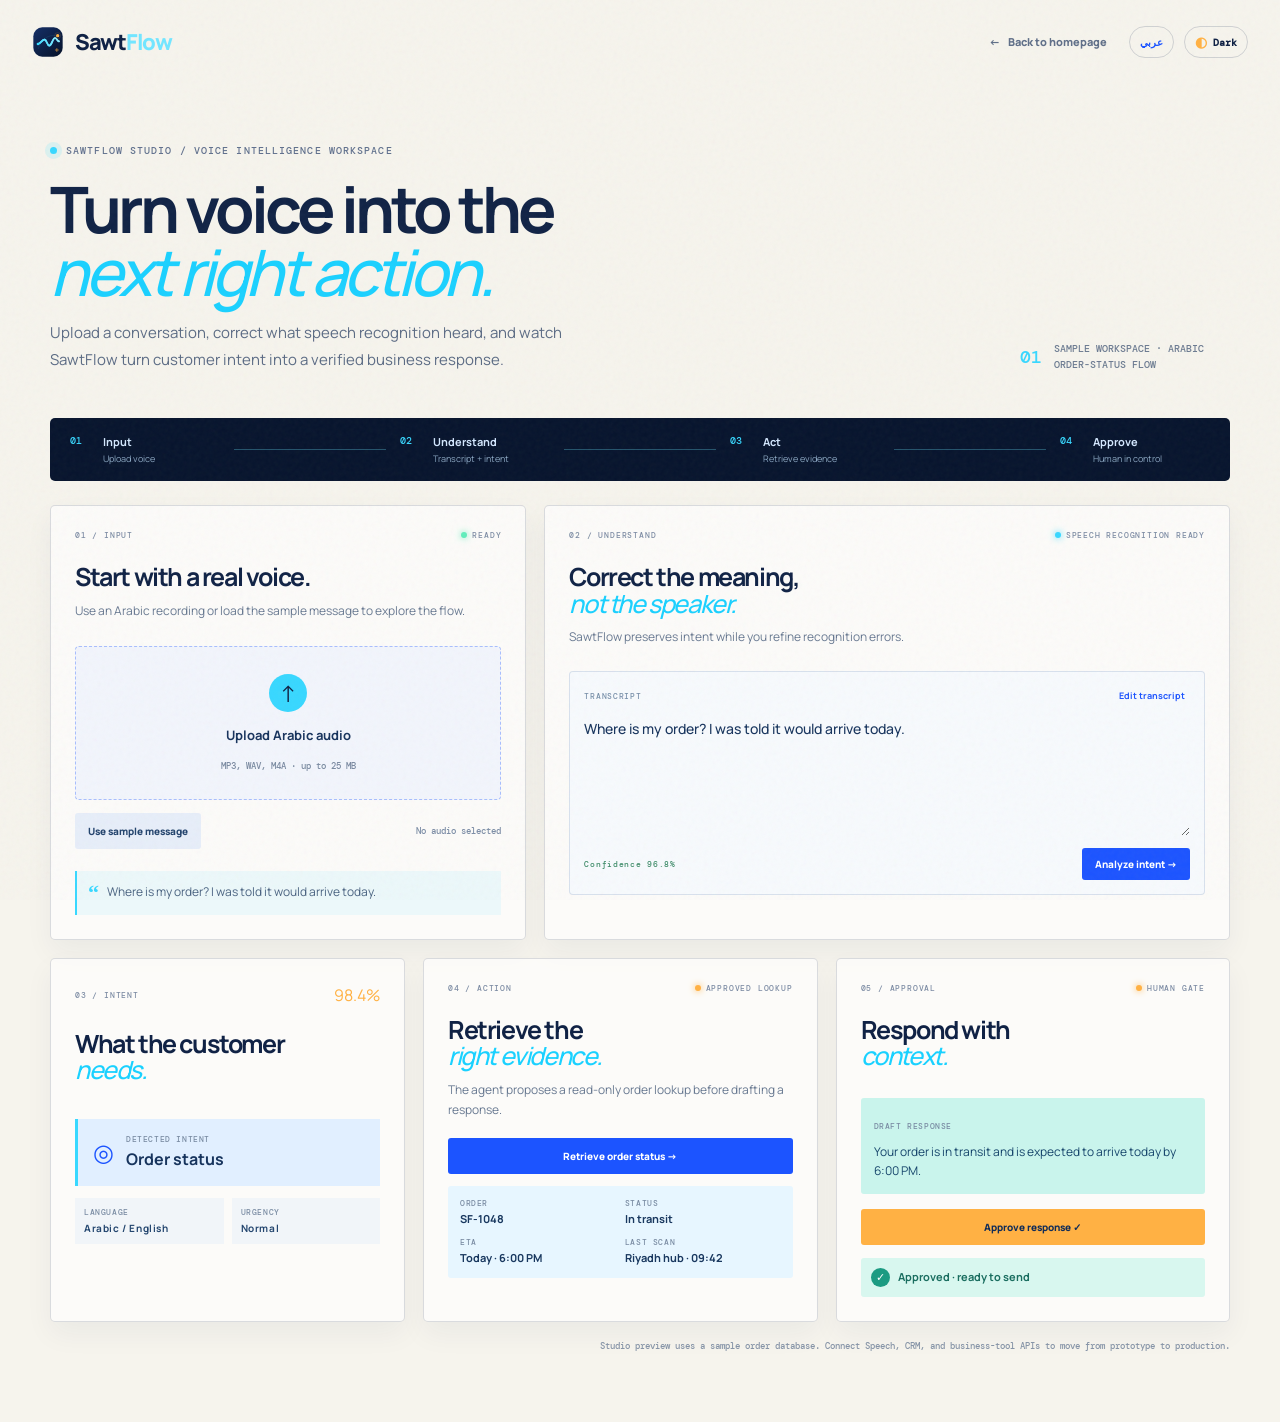
==== site/studio/index.html @ fafa1872 "Add SawtFlow Studio workspace" ====
<!doctype html>
<html lang="en" dir="ltr">
  <head>
    <meta charset="UTF-8" />
    <meta name="viewport" content="width=device-width, initial-scale=1.0" />
    <meta name="theme-color" content="#07142d" />
    <meta name="description" content="SawtFlow Studio turns Arabic voice into a verified business action." />
    <title>SawtFlow Studio | Voice to verified action</title>
    <link rel="preconnect" href="https://fonts.googleapis.com" />
    <link rel="preconnect" href="https://fonts.gstatic.com" crossorigin />
    <link href="https://fonts.googleapis.com/css2?family=DM+Mono:wght@400;500&family=Handjet:wght@400;500;600;700&family=Manrope:wght@400;500;600;700;800&family=Noto+Kufi+Arabic:wght@400;600;700&family=Outfit:wght@400;500;600;700;800&display=swap" rel="stylesheet" />
    <link rel="icon" href="../assets/sawtflow-mark.svg" type="image/svg+xml" />
    <link rel="stylesheet" href="../styles.css" />
    <link rel="stylesheet" href="studio.css" />
  </head>
  <body>
    <div class="noise" aria-hidden="true"></div>
    <header class="studio-header">
      <a class="brand" href="../" aria-label="SawtFlow AI home"><img class="brand-mark" src="../assets/sawtflow-mark.svg" alt="" aria-hidden="true" /><span>Sawt<span>Flow</span></span></a>
      <div class="studio-header-right">
        <a class="back-link" href="../"><span aria-hidden="true">←</span><span data-i18n="back">Back to homepage</span></a>
        <button class="language-toggle" type="button" data-lang-toggle aria-label="Switch to Arabic">عربي</button>
        <button class="theme-toggle" type="button" data-theme-toggle aria-label="Switch to dark mode"><span class="theme-symbol" aria-hidden="true">◐</span><span class="theme-label">Dark</span></button>
      </div>
    </header>

    <main class="studio-shell">
      <section class="studio-hero">
        <div>
          <div class="eyebrow"><span class="pulse-dot"></span><span data-i18n="eyebrow">SAWTFLOW STUDIO / VOICE INTELLIGENCE WORKSPACE</span></div>
          <h1 data-i18n="title">Turn voice into the<br /><em>next right action.</em></h1>
          <p class="studio-lead" data-i18n="lead">Upload a conversation, correct what speech recognition heard, and watch SawtFlow turn customer intent into a verified business response.</p>
        </div>
        <div class="studio-hero-note"><span class="note-number">01</span><span data-i18n="note">Sample workspace · Arabic order-status flow</span></div>
      </section>

      <section class="studio-progress" aria-label="Studio workflow">
        <div class="progress-step active"><span>01</span><strong data-i18n="stepInput">Input</strong><small data-i18n="stepInputSub">Upload voice</small></div>
        <div class="progress-line"></div>
        <div class="progress-step"><span>02</span><strong data-i18n="stepUnderstand">Understand</strong><small data-i18n="stepUnderstandSub">Transcript + intent</small></div>
        <div class="progress-line"></div>
        <div class="progress-step"><span>03</span><strong data-i18n="stepAct">Act</strong><small data-i18n="stepActSub">Retrieve evidence</small></div>
        <div class="progress-line"></div>
        <div class="progress-step"><span>04</span><strong data-i18n="stepApprove">Approve</strong><small data-i18n="stepApproveSub">Human in control</small></div>
      </section>

      <section class="studio-grid">
        <div class="studio-card source-card">
          <div class="card-heading"><span class="card-index">01 / INPUT</span><span class="card-status"><i></i><span data-i18n="ready">READY</span></span></div>
          <h2 data-i18n="sourceTitle">Start with a real voice.</h2>
          <p data-i18n="sourceLead">Use an Arabic recording or load the sample message to explore the flow.</p>
          <label class="dropzone" id="dropzone">
            <input id="studio-audio" type="file" accept="audio/*" />
            <span class="drop-icon" aria-hidden="true">↑</span>
            <strong data-i18n="upload">Upload Arabic audio</strong>
            <small id="file-name" data-i18n="fileHint">MP3, WAV, M4A · up to 25 MB</small>
          </label>
          <div class="source-actions"><button id="studio-sample" class="studio-button secondary" type="button" data-i18n="sample">Use sample message</button><span class="source-duration" id="audio-status" data-i18n="audioReady">No audio selected</span></div>
          <div class="sample-quote"><span class="quote-mark">“</span><p id="sample-quote-text">Where is my order? I was told it would arrive today.</p></div>
        </div>

        <div class="studio-card transcript-card">
          <div class="card-heading"><span class="card-index">02 / UNDERSTAND</span><span class="card-status cyan"><i></i><span data-i18n="speechReady">SPEECH RECOGNITION READY</span></span></div>
          <h2 data-i18n="transcriptTitle">Correct the meaning,<br /><em>not the speaker.</em></h2>
          <p data-i18n="transcriptLead">SawtFlow preserves intent while you refine recognition errors.</p>
          <div class="transcript-editor"><div class="editor-toolbar"><span data-i18n="transcriptLabel">TRANSCRIPT</span><button id="studio-edit" type="button" data-i18n="edit">Edit transcript</button></div><textarea id="studio-transcript" rows="5" readonly>Where is my order? I was told it would arrive today.</textarea><div class="editor-footer"><span id="studio-confidence" data-i18n="confidence">Confidence 96.8%</span><button id="studio-analyze" class="studio-button primary" type="button" data-i18n="analyze">Analyze intent →</button></div></div>
        </div>
      </section>

      <section class="studio-output-grid">
        <div class="studio-card output-card intent-card">
          <div class="card-heading"><span class="card-index">03 / INTENT</span><span class="intent-score">98.4%</span></div>
          <h2 data-i18n="intentTitle">What the customer<br /><em>needs.</em></h2>
          <div class="intent-result"><span class="result-icon">◎</span><div><small data-i18n="detected">DETECTED INTENT</small><strong id="intent-value" data-i18n="orderStatus">Order status</strong></div></div>
          <div class="detail-tags"><span>LANGUAGE <b id="language-value">Arabic / English</b></span><span>URGENCY <b id="urgency-value">Normal</b></span></div>
        </div>
        <div class="studio-card output-card evidence-card">
          <div class="card-heading"><span class="card-index">04 / ACTION</span><span class="card-status amber"><i></i><span data-i18n="approvedLookup">APPROVED LOOKUP</span></span></div>
          <h2 data-i18n="actionTitle">Retrieve the<br /><em>right evidence.</em></h2>
          <p data-i18n="actionLead">The agent proposes a read-only order lookup before drafting a response.</p>
          <button id="studio-retrieve" class="studio-button primary wide" type="button" data-i18n="retrieve">Retrieve order status →</button>
          <div id="studio-evidence" class="studio-evidence" hidden><div><span>ORDER</span><strong>SF-1048</strong></div><div><span>STATUS</span><strong>In transit</strong></div><div><span>ETA</span><strong>Today · 6:00 PM</strong></div><div><span>LAST SCAN</span><strong>Riyadh hub · 09:42</strong></div></div>
        </div>
        <div class="studio-card output-card approval-card">
          <div class="card-heading"><span class="card-index">05 / APPROVAL</span><span class="card-status amber"><i></i><span data-i18n="humanGate">HUMAN GATE</span></span></div>
          <h2 data-i18n="responseTitle">Respond with<br /><em>context.</em></h2>
          <div class="draft-box"><span data-i18n="draftLabel">DRAFT RESPONSE</span><p id="studio-response">Your order is in transit and is expected to arrive today by 6:00 PM.</p></div>
          <button id="studio-approve" class="studio-button approve wide" type="button" data-i18n="approve">Approve response ✓</button>
          <div id="studio-approved" class="approved-state" hidden><span>✓</span><strong data-i18n="approved">Approved · ready to send</strong></div>
        </div>
      </section>
      <p class="studio-disclaimer" data-i18n="disclaimer">Studio preview uses a sample order database. Connect Speech, CRM, and business-tool APIs to move from prototype to production.</p>
    </main>
    <script src="studio.js"></script>
  </body>
</html>
---- site/styles.css ----
:root {
  --navy: #07142d;
  --navy-2: #0a1a39;
  --ink: #102245;
  --blue: #1c54ff;
  --cyan: #38d8ff;
  --cream: #f6f4ed;
  --soft: #e7e9e2;
  --warm: #ffb144;
  --amber: #f4a73e;
  --muted: #9da7b8;
  --line: rgba(10, 26, 57, .12);
  --mono: "DM Mono", monospace;
  --sans: "Manrope", "Noto Kufi Arabic", sans-serif;
}

* { box-sizing: border-box; }
html { scroll-behavior: smooth; }
body { margin: 0; color: var(--ink); background: var(--cream); font-family: var(--sans); font-size: 16px; line-height: 1.5; overflow-x: hidden; }
a { color: inherit; text-decoration: none; }
button, input, textarea { font: inherit; }
button { cursor: pointer; }
html[data-theme="dark"] { --cream: #07142d; --ink: #edf5ff; --soft: #12284c; --line: rgba(159, 201, 255, .18); }
html[data-theme="dark"] body { background: var(--cream); }
html[data-theme="dark"] .desktop-nav, html[data-theme="dark"] .text-link, html[data-theme="dark"] .usecase-label p, html[data-theme="dark"] .section-intro > p { color: #aabbd5; }
html[data-theme="dark"] .capability-card { background: rgba(17, 41, 79, .72); border-color: rgba(159, 201, 255, .18); }
html[data-theme="dark"] .usecase-item { border-color: rgba(159, 201, 255, .18); }
html[data-theme="dark"] .usecase-item p { color: #aabbd5; }
html[data-theme="dark"] .site-footer > p, html[data-theme="dark"] .footer-meta { color: #aabbd5; }
html[data-theme="dark"] .demo-form { background: #eef5ff; }
html[data-theme="dark"] .mobile-menu { background: rgba(7, 20, 45, .98); border-color: rgba(159, 201, 255, .18); }
html[data-theme="dark"] .hero-intro, html[data-theme="dark"] .hero-proof span, html[data-theme="dark"] .capability-card p { color: #b8c7dc; }
.noise { position: fixed; inset: 0; opacity: .045; pointer-events: none; z-index: 20; background-image: url("data:image/svg+xml,%3Csvg viewBox='0 0 220 220' xmlns='http://www.w3.org/2000/svg'%3E%3Cfilter id='n'%3E%3CfeTurbulence type='fractalNoise' baseFrequency='.95' numOctaves='4' stitchTiles='stitch'/%3E%3C/filter%3E%3Crect width='100%25' height='100%25' filter='url(%23n)' opacity='.9'/%3E%3C/svg%3E"); }
.section-shell { width: min(1180px, calc(100% - 64px)); margin: 0 auto; }

.site-header { height: 84px; width: min(1240px, calc(100% - 64px)); margin: 0 auto; display: flex; align-items: center; justify-content: space-between; position: relative; z-index: 30; }
.brand { display: inline-flex; align-items: center; gap: 11px; font-size: 22px; font-weight: 800; letter-spacing: -1.3px; }
.brand > span:last-child span { color: var(--blue); }
.site-header .brand > span:last-child span { color: #73e5ff; }
.brand-mark { width: 32px; height: 32px; display: block; flex: 0 0 auto; }
.desktop-nav { display: flex; gap: 30px; font-size: 13px; font-weight: 700; color: #58657c; }
.desktop-nav a, .text-link, .footer-meta a { transition: color .2s ease; }
.desktop-nav a:hover, .text-link:hover, .footer-meta a:hover { color: var(--blue); }
.nav-cta { border: 1px solid rgba(15, 35, 75, .16); border-radius: 999px; padding: 10px 16px; font-size: 12px; font-weight: 800; transition: all .2s ease; }
.nav-cta:hover { color: white; background: var(--ink); border-color: var(--ink); }
.nav-cta span { color: var(--blue); padding-left: 5px; }.nav-cta:hover span { color: var(--cyan); }
.header-tools { display: flex; align-items: center; gap: 7px; }
.language-toggle, .theme-toggle { min-height: 32px; border: 1px solid rgba(15, 35, 75, .16); border-radius: 999px; color: var(--ink); background: transparent; font: 700 10px var(--mono); transition: background .2s ease, color .2s ease, border-color .2s ease; }
.language-toggle { min-width: 45px; padding: 0 10px; color: var(--blue); }
.theme-toggle { display: inline-flex; align-items: center; gap: 6px; padding: 0 10px; }
.theme-symbol { color: var(--warm); font-size: 14px; line-height: 1; }
.language-toggle:hover, .theme-toggle:hover { color: white; background: var(--ink); border-color: var(--ink); }
.menu-toggle, .mobile-menu { display: none; }

.hero { min-height: 655px; display: grid; grid-template-columns: .96fr 1.04fr; align-items: center; gap: 28px; padding: 46px 0 78px; }
.eyebrow { display: inline-flex; align-items: center; gap: 9px; color: #60708d; font: 500 10px/1 var(--mono); letter-spacing: 1.1px; }
.eyebrow.light { color: #a6c5ff; }.pulse-dot { width: 7px; height: 7px; border-radius: 50%; background: var(--cyan); box-shadow: 0 0 0 5px rgba(56, 216, 255, .14); }
h1, h2, h3, p { margin-top: 0; }.hero h1 { margin: 19px 0 8px; max-width: 620px; font-size: clamp(50px, 5.5vw, 76px); letter-spacing: -4.6px; line-height: .99; font-weight: 800; }.hero h1 em, h2 em { font-weight: 500; font-style: italic; color: var(--blue); }.hero h1 em { color: #68e3ff; }.hero-arabic { color: #132a5d; font: 600 17px/1.7 "Handjet", sans-serif; letter-spacing: 0; }.hero-intro { max-width: 508px; margin: 22px 0 28px; color: #4d5b74; font-size: 16px; line-height: 1.8; }.hero-actions { display: flex; align-items: center; gap: 24px; }.button { display: inline-flex; align-items: center; justify-content: center; gap: 15px; padding: 15px 19px; border: 0; border-radius: 4px; font-weight: 800; font-size: 13px; transition: transform .2s ease, box-shadow .2s ease, background .2s ease; }.button:hover { transform: translateY(-2px); box-shadow: 0 12px 22px rgba(16, 34, 69, .16); }.button-primary { color: white; background: #ffb144; font-family: Manrope, "Outfit", sans-serif; }.button-primary span, .button-warm span { font-size: 18px; font-weight: 400; }.text-link { display: inline-flex; align-items: center; gap: 8px; color: #334566; font-size: 13px; font-weight: 800; }.hero-proof { display: flex; gap: 26px; margin-top: 40px; }.hero-proof > div { display: grid; gap: 2px; border-left: 1px solid var(--line); padding-left: 13px; }.hero-proof strong { font-size: 11px; letter-spacing: -.1px; }.hero-proof span { color: #7a8497; font-size: 10px; }

.hero-visual { min-height: 520px; position: relative; display: flex; justify-content: center; align-items: center; }.visual-orbit { position: absolute; width: 435px; aspect-ratio: 1; border-radius: 50%; border: 1px solid rgba(28, 84, 255, .14); }.orbit-one { transform: scaleX(1.3) rotate(-24deg); }.orbit-two { width: 340px; transform: scaleX(1.3) rotate(32deg); border-style: dashed; }.visual-glow { position: absolute; width: 240px; height: 240px; background: rgba(54, 202, 255, .22); border-radius: 50%; filter: blur(65px); }.hero-image-frame { position: relative; width: min(365px, 74%); aspect-ratio: 4/5; z-index: 1; overflow: hidden; border: 1px solid rgba(33, 65, 135, .18); border-radius: 8px 44px 8px 44px; box-shadow: 17px 22px 40px rgba(17, 39, 84, .16); background: #0c2247; }.hero-image-frame::after { content: ""; position: absolute; inset: 0; background: linear-gradient(160deg, rgba(255,255,255,.1), transparent 35%, rgba(0,0,0,.2)); }.hero-image-frame img { width: 100%; height: 100%; object-fit: cover; display: block; mix-blend-mode: screen; }.signal-card { position: absolute; z-index: 2; box-shadow: 0 18px 34px rgba(7, 20, 45, .16); }.card-listening { width: 208px; top: 69px; right: 5px; padding: 12px 14px; color: #e8f5ff; background: rgba(7, 20, 45, .94); border: 1px solid rgba(84, 205, 255, .32); border-radius: 4px; transform: rotate(4deg); }.card-top { display: flex; align-items: center; gap: 7px; color: #83b5d9; font: 500 8px var(--mono); letter-spacing: .8px; }.status-light { width: 6px; height: 6px; border-radius: 50%; background: var(--cyan); box-shadow: 0 0 7px var(--cyan); }.sound-bars { margin-left: auto; display: flex; gap: 2px; align-items: center; height: 12px; }.sound-bars i { width: 2px; background: var(--cyan); border-radius: 2px; animation: bars 1.25s ease-in-out infinite; }.sound-bars i:nth-child(1){height:5px}.sound-bars i:nth-child(2){height:11px;animation-delay:.12s}.sound-bars i:nth-child(3){height:7px;animation-delay:.28s}.sound-bars i:nth-child(4){height:10px;animation-delay:.4s}.card-listening p { margin: 12px 0 3px; font: 600 12px/1.7 "Noto Kufi Arabic", sans-serif; }.card-listening small { color: #89a0ba; font-size: 8px; }.card-intent { left: 10px; bottom: 84px; display: grid; gap: 8px; padding: 13px; width: 178px; background: #f8f8f2; border-radius: 4px; transform: rotate(-5deg); }.tag { color: #d67908; font: 500 8px var(--mono); letter-spacing: .7px; }.card-intent strong { font-size: 12px; }.confidence { display: flex; justify-content: space-between; font: 500 8px var(--mono); color: #748198; }.confidence b { color: #397a42; }.card-verified { right: 15px; bottom: 39px; display: flex; gap: 8px; align-items: center; width: 184px; padding: 11px; color: #e9f1ff; background: #1c54ff; border-radius: 3px; transform: rotate(3deg); }.check { display: grid; place-items: center; flex: 0 0 20px; width: 20px; height: 20px; background: var(--cyan); color: var(--navy); border-radius: 50%; font-size: 13px; font-weight: 800; }.card-verified div { display: grid; gap: 2px; }.card-verified div span { font: 500 7px var(--mono); letter-spacing: .7px; color: #b6d2ff; }.card-verified strong { font-size: 10px; }.scan-line { position: absolute; z-index: 3; width: min(366px, 75%); height: 1px; background: var(--cyan); opacity: .65; box-shadow: 0 0 12px 2px var(--cyan); animation: scan 5s ease-in-out infinite; }

.marquee-band { overflow: hidden; padding: 18px 0; color: #86a0c8; background: var(--navy); border-top: 1px solid rgba(255,255,255,.06); border-bottom: 1px solid rgba(255,255,255,.06); }.marquee-track { display: flex; align-items: center; gap: 26px; width: max-content; white-space: nowrap; font: 500 10px var(--mono); letter-spacing: 1.3px; text-transform: uppercase; animation: marquee 28s linear infinite; }.marquee-track i { color: var(--cyan); font-style: normal; font-size: 11px; }

html[dir="rtl"] .brand, html[dir="rtl"] .brand-mark, html[dir="rtl"] .menu-toggle, html[dir="rtl"] .theme-symbol { direction: ltr; }
html[dir="rtl"] .hero h1, html[dir="rtl"] .hero-intro, html[dir="rtl"] .hero-arabic, html[dir="rtl"] .hero-proof, html[dir="rtl"] .section-intro, html[dir="rtl"] .usecase-item, html[dir="rtl"] .trust-panel, html[dir="rtl"] .demo-layout { direction: rtl; }
html[dir="rtl"] .hero-actions, html[dir="rtl"] .contact-note { direction: rtl; }

.capabilities { padding: 126px 0 135px; }.section-intro { display: flex; justify-content: space-between; gap: 50px; }.split-heading h2, .workflow-heading h2, .trust-copy h2, .demo-copy h2 { margin: 17px 0 0; font-size: clamp(36px, 4.2vw, 56px); font-weight: 800; line-height: 1.03; letter-spacing: -3.2px; }.split-heading em { color: #1ad1ff; text-decoration: none; }.section-intro > p { align-self: end; max-width: 398px; margin: 0 0 5px; color: #5c6880; font-size: 15px; line-height: 1.8; }.capability-rail { display: grid; grid-template-columns: 1fr 1fr 1fr; margin-top: 60px; }.capability-card { min-height: 328px; position: relative; padding: 31px 31px 27px; border: 1px solid var(--line); border-right: 0; background: rgba(255,255,255,.28); transition: transform .25s ease, box-shadow .25s ease; }.capability-card:last-child { border-right: 1px solid var(--line); }.capability-card:hover { z-index: 1; transform: translateY(-7px); box-shadow: 0 20px 45px rgba(25, 42, 76, .09); }.step-number { color: #91a0b6; font: 500 10px var(--mono); }.capability-card h3 { margin: 25px 0 11px; font-size: 21px; letter-spacing: -1px; }.capability-card p { max-width: 270px; margin: 0; color: #657088; font-size: 13px; line-height: 1.7; }.icon-orb { display: grid; place-items: center; width: 62px; height: 62px; margin-top: 26px; border-radius: 50%; }.icon-language { color: var(--blue); font: 600 31px "Noto Kufi Arabic", sans-serif; background: #dce9ff; box-shadow: inset 0 0 0 12px #edf5ff; }.mini-wave { height: 32px; display: flex; align-items: center; gap: 4px; margin-top: 23px; }.mini-wave i { display: block; width: 4px; background: var(--cyan); border-radius: 999px; }.mini-wave i:nth-child(1){height:9px}.mini-wave i:nth-child(2){height:15px}.mini-wave i:nth-child(3){height:25px}.mini-wave i:nth-child(4){height:19px}.mini-wave i:nth-child(5){height:30px}.mini-wave i:nth-child(6){height:12px}.mini-wave i:nth-child(7){height:7px}.correction-sample { display: grid; gap: 8px; margin-top: 25px; font: 500 12px "Noto Kufi Arabic", sans-serif; }.rough { width: fit-content; padding: 5px 7px; color: #a5716c; text-decoration: line-through; background: #f9e5df; }.clean { width: fit-content; padding: 5px 7px; color: #126b4c; background: #dcf3df; }.entity-cluster { display: flex; flex-wrap: wrap; align-items: center; gap: 7px; max-width: 220px; margin-top: 26px; }.entity-cluster span { padding: 4px 6px; color: #7b559d; background: #f1e7f8; border-radius: 3px; font: 500 8px var(--mono); }.entity-cluster b { margin-right: 2px; font-size: 10px; }

.workflow-section { padding: 118px 0 134px; color: white; background: var(--navy); }.workflow-heading > p { color: #a8b3c8; }.workflow-heading h2 em { color: var(--cyan); }.flow-map { margin-top: 76px; position: relative; display: grid; grid-template-columns: repeat(5, 1fr); gap: 16px; }.flow-line { position: absolute; top: 50px; left: 8%; right: 8%; height: 1px; background: linear-gradient(90deg, rgba(56,216,255,.8), rgba(56,216,255,.1)); }.flow-step { position: relative; display: grid; gap: 18px; z-index: 1; }.flow-index { color: #82a4d8; font: 500 10px var(--mono); }.flow-icon { display: grid; place-items: center; width: 55px; height: 55px; color: var(--cyan); background: #112852; border: 1px solid rgba(128, 214, 255, .25); border-radius: 50%; font-size: 21px; }.flow-step h3 { margin: 0 0 8px; font-size: 17px; letter-spacing: -.6px; }.flow-step p { max-width: 180px; color: #95a6c0; font-size: 12px; line-height: 1.7; }.flow-step-two { margin-top: 46px; }.flow-step-three { margin-top: 12px; }.flow-step-four { margin-top: 67px; }.flow-step-five { margin-top: 25px; }.flow-step-four .flow-icon { color: var(--navy); background: var(--cyan); border-color: var(--cyan); }

.use-cases { display: grid; grid-template-columns: .55fr 1fr; gap: 90px; padding: 131px 0; }.usecase-label { padding-top: 10px; }.usecase-label p { max-width: 232px; margin: 20px 0 0; color: #5c6880; font-size: 14px; line-height: 1.8; }.usecase-stack { border-top: 1px solid var(--line); }.usecase-item { display: grid; grid-template-columns: 45px 56px 1fr 25px; align-items: center; gap: 18px; min-height: 126px; padding: 20px 0; border-bottom: 1px solid var(--line); transition: padding .25s ease, color .25s ease; }.usecase-item:hover { padding-left: 11px; color: var(--blue); }.usecase-count { align-self: start; padding-top: 7px; color: #8c98aa; font: 500 10px var(--mono); }.usecase-icon { display: grid; place-items: center; width: 43px; height: 43px; color: var(--blue); background: #e8efff; border-radius: 50%; font-size: 21px; }.usecase-icon svg { width: 22px; height: 22px; display: block; overflow: visible; }.usecase-item h3 { margin: 0 0 5px; font-size: 17px; letter-spacing: -.7px; }.usecase-item p { margin: 0; max-width: 440px; color: #66738a; font-size: 12px; line-height: 1.7; }.usecase-arrow { font-size: 20px; color: #8190a8; transition: transform .25s ease; }.usecase-item:hover .usecase-arrow { color: var(--blue); transform: translate(3px, -3px); }.featured-usecase .usecase-icon { color: #a35b00; background: #fff0d9; }

.trust-section { padding-bottom: 134px; }.trust-panel { display: grid; grid-template-columns: .88fr 1.12fr; overflow: hidden; min-height: 425px; border-radius: 6px; background: #dceaf4; }.trust-copy { padding: 58px; color: var(--navy); background: #aee7f3; }.trust-copy h2 { margin-bottom: 21px; }.trust-copy h2 em { color: #26aee8; }.trust-copy > p { max-width: 333px; margin-bottom: 26px; color: #2a5570; font-size: 14px; line-height: 1.75; }.dark-link { color: #0a3763; }.trust-evidence { display: grid; align-content: center; padding: 35px 58px; }.trust-evidence article { display: grid; grid-template-columns: 47px 1fr; gap: 16px; padding: 21px 0; border-bottom: 1px solid rgba(22, 63, 92, .16); }.trust-evidence article:last-child { border-bottom: 0; }.evidence-number { color: #46829d; font: 500 10px var(--mono); padding-top: 4px; }.trust-evidence h3 { margin: 0 0 5px; font-size: 16px; letter-spacing: -.5px; }.trust-evidence p { margin: 0; color: #52728a; font-size: 12px; line-height: 1.65; }

.demo-section { padding: 112px 0; color: white; background: #0c1c3d; position: relative; overflow: hidden; }.demo-section::before { content: ""; position: absolute; width: 520px; height: 520px; right: -135px; top: -225px; border: 1px solid rgba(62, 199, 255, .25); border-radius: 50%; box-shadow: 0 0 0 65px rgba(62, 199, 255, .035), 0 0 0 130px rgba(62, 199, 255, .025); }.demo-layout { display: grid; grid-template-columns: 1fr .85fr; gap: 110px; align-items: center; position: relative; }.demo-copy h2 { margin-bottom: 22px; }.demo-copy h2 em { color: var(--cyan); }.demo-copy > p { max-width: 462px; color: #a6b4cb; font-size: 15px; line-height: 1.8; }.contact-note { display: flex; align-items: center; gap: 9px; margin-top: 28px; color: #d3e4ff; font-size: 11px; font-weight: 700; }.contact-note span { color: var(--cyan); }.demo-form { display: grid; gap: 15px; padding: 27px; color: #16315b; background: #f8f7f1; border-radius: 5px; box-shadow: 18px 22px 0 rgba(38, 92, 217, .25); }.form-heading { display: flex; justify-content: space-between; margin-bottom: 4px; color: #63728b; font: 500 9px var(--mono); letter-spacing: .8px; }.form-heading b { color: #2a65f1; font-weight: 500; }.demo-form label { display: grid; gap: 7px; color: #52637e; font-size: 10px; font-weight: 800; }.demo-form input, .demo-form textarea { width: 100%; padding: 11px 0; border: 0; border-bottom: 1px solid #d6dce0; border-radius: 0; outline: none; color: #15325e; font-size: 13px; background: transparent; transition: border-color .2s ease; resize: vertical; }.demo-form input:focus, .demo-form textarea:focus { border-color: var(--blue); }.demo-form input::placeholder, .demo-form textarea::placeholder { color: #a0a9b6; }.button-warm { width: 100%; margin-top: 4px; color: #102e60; background: var(--warm); }.form-footnote, .form-message { margin: 0; text-align: center; font-size: 9px; line-height: 1.5; }.form-footnote { color: #8490a0; }.form-message { min-height: 14px; color: #167250; font-weight: 700; }

.site-footer { min-height: 118px; display: grid; grid-template-columns: auto 1fr auto; align-items: center; gap: 32px; }.footer-brand { font-size: 18px; }.footer-brand .brand-mark { transform: scale(.84); transform-origin: left center; width: 28px; height: 28px; }.site-footer > p { margin: 0; color: #788399; font-size: 11px; }.footer-meta { display: flex; gap: 20px; color: #7b879b; font-size: 10px; }.footer-meta a { font-weight: 700; color: #526785; }

@keyframes bars { 50% { transform: scaleY(.45); opacity: .5; } }@keyframes scan { 0%,100%{ transform: translateY(-142px); opacity:0} 14%,78%{opacity:.65} 50%{transform:translateY(140px)} }@keyframes marquee { to { transform: translateX(-50%); } }

@media (max-width: 900px) { .site-header, .section-shell { width: min(100% - 40px, 650px); }.desktop-nav, .nav-cta { display: none; }.menu-toggle { display: grid; gap: 5px; border: 0; padding: 8px 0 8px 8px; background: none; }.menu-toggle span { display: block; width: 22px; height: 2px; background: var(--ink); transition: transform .2s ease; }.menu-toggle[aria-expanded="true"] span:first-child { transform: translateY(3.5px) rotate(45deg); }.menu-toggle[aria-expanded="true"] span:last-child { transform: translateY(-3.5px) rotate(-45deg); }.mobile-menu { position: absolute; top: 70px; left: 0; right: 0; padding: 10px; border: 1px solid var(--line); background: rgba(246,244,237,.98); box-shadow: 0 15px 32px rgba(18,31,59,.12); }.mobile-menu.open { display: grid; }.mobile-menu a { padding: 10px; font-size: 13px; font-weight: 700; }.hero { grid-template-columns: 1fr; padding: 35px 0 75px; }.hero-copy { z-index: 3; }.hero h1 { font-size: clamp(49px, 10vw, 66px); }.hero-visual { min-height: 462px; margin-top: -8px; }.split-heading, .section-intro { display: grid; gap: 23px; }.section-intro > p { margin: 0; }.capabilities, .workflow-section { padding: 85px 0; }.capability-rail { margin-top: 38px; grid-template-columns: 1fr; }.capability-card, .capability-card:last-child { min-height: 240px; border-right: 1px solid var(--line); border-bottom: 0; }.capability-card:last-child { border-bottom: 1px solid var(--line); }.capability-card h3 { margin-top: 19px; }.icon-orb, .correction-sample, .entity-cluster { margin-top: 18px; }.flow-map { grid-template-columns: 1fr; gap: 28px; margin: 48px 0 0 14px; }.flow-line { top: 42px; bottom: 42px; left: 27px; right: auto; width: 1px; height: auto; background: linear-gradient(180deg, rgba(56,216,255,.8), rgba(56,216,255,.08)); }.flow-step, .flow-step-two, .flow-step-three, .flow-step-four, .flow-step-five { grid-template-columns: 50px 1fr; gap: 12px 20px; margin-top: 0; }.flow-index { grid-column: 1; }.flow-icon { grid-column: 1; grid-row: 2; }.flow-step > div:last-child { grid-column: 2; grid-row: 1 / span 2; padding-top: 1px; }.flow-step p { max-width: 340px; }.use-cases { grid-template-columns: 1fr; gap: 28px; padding: 85px 0; }.trust-section { padding-bottom: 85px; }.trust-panel { grid-template-columns: 1fr; }.trust-copy, .trust-evidence { padding: 43px 32px; }.demo-section { padding: 83px 0; }.demo-layout { grid-template-columns: 1fr; gap: 42px; }.site-footer { grid-template-columns: 1fr; gap: 13px; padding: 32px 0; }.footer-meta { justify-content: space-between; } }
@media (max-width: 480px) { .site-header, .section-shell { width: calc(100% - 32px); }.site-header { height: 72px; }.hero { padding-top: 25px; }.hero h1 { font-size: 47px; letter-spacing: -3.6px; }.hero-arabic { font-size: 14px; }.hero-actions { align-items: flex-start; flex-direction: column; gap: 19px; }.hero-proof { gap: 15px; margin-top: 33px; }.hero-proof > div { padding-left: 8px; }.hero-visual { min-height: 401px; }.hero-image-frame { width: 285px; }.visual-orbit { width: 330px; }.orbit-two { width: 255px; }.card-listening { top: 30px; right: -4px; transform: scale(.88) rotate(4deg); transform-origin: right top; }.card-intent { left: -6px; bottom: 50px; transform: scale(.84) rotate(-5deg); transform-origin: left bottom; }.card-verified { right: -9px; bottom: 20px; transform: scale(.83) rotate(3deg); transform-origin: right bottom; }.split-heading h2, .workflow-heading h2, .trust-copy h2, .demo-copy h2 { letter-spacing: -2.3px; }.usecase-item { grid-template-columns: 30px 43px 1fr 18px; gap: 10px; }.usecase-icon { width: 37px; height: 37px; }.usecase-item h3 { font-size: 15px; }.usecase-item p { font-size: 11px; }.trust-copy, .trust-evidence { padding: 36px 23px; }.demo-form { padding: 22px; }.footer-meta { gap: 9px; font-size: 9px; } }


/* Interactive agent demo */
.agent-demo { display: grid; gap: 12px; margin: 30px 0 0; padding: 16px; color: #d9ebff; background: rgba(5, 17, 43, .72); border: 1px solid rgba(111, 205, 255, .24); border-radius: 6px; box-shadow: 0 14px 30px rgba(0, 0, 0, .12); }
.agent-demo-head, .demo-upload-row, .evidence-heading, .demo-approval { display: flex; align-items: center; justify-content: space-between; gap: 12px; }
.agent-demo-head .eyebrow { color: #8eb7d8; }
.demo-status, .demo-kicker, .evidence-heading, .demo-response > span { color: #8eb7d8; font: 500 8px var(--mono); letter-spacing: .8px; }
.demo-status i { display: inline-block; width: 6px; height: 6px; margin-right: 5px; border-radius: 50%; background: #60edbb; box-shadow: 0 0 8px #60edbb; }
.demo-upload-row { align-items: stretch; }
.upload-button, .demo-secondary, .demo-action, .demo-edit { display: inline-flex; align-items: center; justify-content: center; gap: 7px; border: 0; border-radius: 3px; font: 700 10px var(--sans); cursor: pointer; transition: transform .2s ease, background .2s ease; }
.upload-button { flex: 1; padding: 10px 11px; color: #102245; background: var(--warm); }
.upload-button:hover, .demo-action:hover { transform: translateY(-1px); background: #ffc46f; }
.upload-button input { display: none; }
.upload-icon { font-size: 16px; line-height: 1; }
.demo-secondary { padding: 0 10px; color: #c5ddf6; background: rgba(132, 191, 239, .12); border: 1px solid rgba(132, 191, 239, .25); }
.demo-secondary:hover, .demo-edit:hover { background: rgba(132, 191, 239, .22); }
.demo-transcript { display: grid; gap: 7px; padding: 11px; background: rgba(246, 250, 255, .07); border: 1px solid rgba(165, 212, 247, .16); border-radius: 3px; }
.demo-kicker { display: flex; justify-content: space-between; }
.demo-kicker span { color: #60edbb; }
#demo-transcript-input { width: 100%; min-height: 46px; padding: 0; border: 0; resize: vertical; outline: 0; color: #eff7ff; background: transparent; font: 500 12px/1.6 var(--sans); }
#demo-transcript-input:not([readonly]) { padding: 6px 7px; background: rgba(255,255,255,.08); border: 1px solid rgba(165, 212, 247, .3); border-radius: 3px; }
.demo-edit { justify-self: start; padding: 5px 8px; color: #93cfff; background: transparent; font-size: 9px; }
.demo-intent-grid { display: grid; grid-template-columns: repeat(3, 1fr); gap: 7px; }
.demo-intent-grid > div { display: grid; gap: 4px; padding: 9px; background: rgba(56, 216, 255, .08); border-left: 2px solid var(--cyan); }
.demo-intent-grid span, .demo-action-card span, .demo-approval span { color: #8eb7d8; font: 500 7px var(--mono); letter-spacing: .7px; }
.demo-intent-grid strong { color: #eff7ff; font-size: 10px; }
.demo-action-card { display: flex; align-items: center; justify-content: space-between; gap: 10px; padding: 10px; background: #102e60; border: 1px solid rgba(111, 205, 255, .2); border-radius: 3px; }
.demo-action-card div, .demo-approval div { display: grid; gap: 3px; }
.demo-action-card strong, .demo-approval strong { color: #f4f8ff; font-size: 11px; }
.demo-action { flex: 0 0 auto; padding: 9px 10px; color: #102245; background: var(--cyan); }
.demo-evidence { padding: 11px; color: #17345d; background: #e7f6ff; border-radius: 3px; }
.evidence-heading { color: #477394; }.evidence-heading b { color: #1c54ff; font: 500 8px var(--mono); }
.evidence-grid { display: grid; grid-template-columns: auto 1fr auto 1fr; gap: 7px 12px; margin-top: 9px; font-size: 9px; }.evidence-grid span { color: #6f8ca6; font: 500 7px var(--mono); }.evidence-grid strong { color: #17345d; font-size: 9px; }
.demo-approval { padding: 10px; background: rgba(255, 177, 68, .12); border: 1px solid rgba(255, 177, 68, .4); border-radius: 3px; }.demo-approval strong { color: #ffdda5; }
.demo-response { padding: 11px; color: #12345b; background: #c9f4ec; border-radius: 3px; }.demo-response p { margin: 6px 0 0; font-size: 11px; line-height: 1.6; }.demo-response > span { color: #227a6d; }
html[dir="rtl"] .agent-demo, html[dir="rtl"] .demo-intent-grid, html[dir="rtl"] .evidence-grid { direction: rtl; }
html[dir="rtl"] .upload-icon { transform: rotate(180deg); }
html[data-theme="dark"] .demo-response { background: #b8f0e5; }
@media (max-width: 600px) { .demo-upload-row, .demo-action-card, .demo-approval { align-items: stretch; flex-direction: column; }.demo-secondary, .demo-action { min-height: 34px; }.demo-intent-grid { grid-template-columns: 1fr; }.evidence-grid { grid-template-columns: auto 1fr; } }
---- site/studio/studio.css ----
:root { --studio-surface: rgba(255,255,255,.64); --studio-dark: #07142d; --studio-line: rgba(10,26,57,.14); }
body { min-height: 100vh; background: var(--cream); }
.studio-header { width: min(1240px, calc(100% - 64px)); min-height: 84px; margin: 0 auto; display: flex; align-items: center; justify-content: space-between; position: relative; z-index: 30; }
.studio-header .brand { direction: ltr; }
.studio-header .brand > span:last-child span { color: #73e5ff; }
.studio-header-right { display: flex; align-items: center; gap: 10px; }
.back-link { display: inline-flex; align-items: center; gap: 8px; margin-right: 12px; color: #617089; font-size: 11px; font-weight: 800; }.back-link:hover { color: var(--blue); }
.studio-shell { width: min(1180px, calc(100% - 64px)); margin: 0 auto; padding: 52px 0 70px; }
.studio-hero { display: flex; align-items: end; justify-content: space-between; gap: 60px; padding-bottom: 45px; }.studio-hero h1 { margin: 18px 0 16px; color: var(--ink); font-size: clamp(46px, 5vw, 72px); line-height: .98; letter-spacing: -4px; }.studio-hero h1 em, .studio-card h2 em { color: #1ad1ff; font-weight: 500; }.studio-lead { max-width: 560px; margin: 0; color: #5b6b84; font-size: 15px; line-height: 1.8; }.studio-hero-note { display: flex; align-items: center; gap: 12px; max-width: 210px; color: #6c7b91; font: 500 10px/1.6 var(--mono); text-transform: uppercase; }.note-number { color: var(--cyan); font-size: 18px; }
.studio-progress { display: flex; align-items: center; margin-bottom: 24px; padding: 16px 20px; background: var(--studio-dark); border-radius: 5px; color: #d4e8ff; }.progress-step { display: grid; grid-template-columns: 26px auto; gap: 1px 7px; min-width: 150px; }.progress-step span { grid-row: span 2; color: var(--cyan); font: 500 10px var(--mono); }.progress-step strong { font-size: 11px; }.progress-step small { color: #8ba7c2; font-size: 9px; }.progress-line { flex: 1; height: 1px; margin: 0 14px; background: rgba(104,227,255,.3); }
.studio-grid { display: grid; grid-template-columns: .82fr 1.18fr; gap: 18px; }.studio-output-grid { display: grid; grid-template-columns: .9fr 1fr 1fr; gap: 18px; margin-top: 18px; }.studio-card { padding: 24px; border: 1px solid var(--studio-line); border-radius: 5px; background: var(--studio-surface); box-shadow: 0 12px 28px rgba(15,35,75,.05); }.studio-card h2 { margin: 24px 0 10px; color: var(--ink); font-size: 25px; line-height: 1.05; letter-spacing: -1.4px; }.studio-card > p { margin: 0; color: #687991; font-size: 12px; line-height: 1.7; }.card-heading { display: flex; align-items: center; justify-content: space-between; gap: 8px; }.card-index, .demo-status, .card-status { color: #7d8ca4; font: 500 8px var(--mono); letter-spacing: .8px; }.card-status { display: inline-flex; align-items: center; gap: 5px; }.card-status i { width: 6px; height: 6px; display: inline-block; border-radius: 50%; background: #60edbb; box-shadow: 0 0 7px #60edbb; }.card-status.cyan i { background: var(--cyan); box-shadow: 0 0 7px var(--cyan); }.card-status.amber i, .intent-score { color: var(--warm); }.card-status.amber i { background: var(--warm); box-shadow: 0 0 7px var(--warm); }
.dropzone { display: grid; place-items: center; gap: 8px; min-height: 154px; margin-top: 25px; padding: 24px; border: 1px dashed rgba(28,84,255,.34); border-radius: 4px; color: var(--blue); background: rgba(232,239,255,.5); text-align: center; cursor: pointer; transition: background .2s ease, border-color .2s ease; }.dropzone:hover, .dropzone.dragover { background: #e1efff; border-color: var(--cyan); }.dropzone input { display: none; }.drop-icon { display: grid; place-items: center; width: 38px; height: 38px; border-radius: 50%; color: #102245; background: var(--cyan); font-size: 23px; }.dropzone strong { color: #17335d; font-size: 13px; }.dropzone small { color: #7a8aa1; font: 500 9px var(--mono); }.source-actions { display: flex; align-items: center; justify-content: space-between; gap: 10px; margin-top: 13px; }.source-duration { color: #7c8da6; font: 500 9px var(--mono); }.studio-button { display: inline-flex; align-items: center; justify-content: center; gap: 7px; min-height: 36px; padding: 0 13px; border: 0; border-radius: 3px; font: 800 10px var(--sans); cursor: pointer; transition: transform .2s ease, box-shadow .2s ease, background .2s ease; }.studio-button:hover { transform: translateY(-1px); box-shadow: 0 8px 16px rgba(15,35,75,.12); }.studio-button.primary { color: #fff; background: var(--blue); }.studio-button.secondary { color: #23446e; background: #e7eef9; }.studio-button.approve { color: #122d58; background: var(--warm); }.studio-button.wide { width: 100%; }.sample-quote { display: flex; gap: 8px; margin-top: 22px; padding: 11px; border-left: 2px solid var(--cyan); color: #4a6381; background: rgba(56,216,255,.08); }.sample-quote p { margin: 0; font-size: 12px; line-height: 1.6; }.quote-mark { color: var(--cyan); font: 800 22px/1 Georgia, serif; }
.transcript-editor { margin-top: 24px; padding: 14px; border: 1px solid rgba(85,126,168,.2); border-radius: 4px; background: rgba(245,249,255,.7); }.editor-toolbar, .editor-footer { display: flex; align-items: center; justify-content: space-between; gap: 10px; }.editor-toolbar > span, .editor-footer > span { color: #7890aa; font: 500 8px var(--mono); letter-spacing: .7px; }.editor-toolbar button { border: 0; padding: 3px 5px; color: var(--blue); background: transparent; font: 700 9px var(--sans); cursor: pointer; }.transcript-editor textarea { display: block; width: 100%; min-height: 102px; margin: 12px 0; padding: 0; border: 0; outline: 0; resize: vertical; color: #17345d; background: transparent; font: 500 14px/1.7 var(--sans); }.transcript-editor textarea:not([readonly]) { padding: 9px; border: 1px solid rgba(28,84,255,.3); border-radius: 3px; }.editor-footer > span { color: #3b8a66; }.editor-footer .studio-button { min-height: 32px; }
.output-card { min-height: 300px; }.intent-result { display: flex; align-items: center; gap: 12px; margin-top: 35px; padding: 15px; color: #17345d; background: #e1efff; border-left: 3px solid var(--cyan); }.result-icon { color: var(--blue); font-size: 24px; }.intent-result div { display: grid; gap: 3px; }.intent-result small, .detail-tags span, .studio-evidence span, .draft-box > span { color: #7a8ca3; font: 500 8px var(--mono); letter-spacing: .6px; }.intent-result strong { font-size: 16px; }.detail-tags { display: grid; grid-template-columns: 1fr 1fr; gap: 8px; margin-top: 12px; }.detail-tags span { display: grid; gap: 4px; padding: 9px; background: #f1f5f9; }.detail-tags b { color: #24466f; font: 700 10px var(--sans); }.evidence-card > p { margin-bottom: 18px; }.studio-evidence { display: grid; grid-template-columns: 1fr 1fr; gap: 9px; margin-top: 12px; padding: 12px; color: #19385f; background: #e7f6ff; border-radius: 3px; }.studio-evidence div { display: grid; gap: 3px; }.studio-evidence strong { font-size: 11px; }.draft-box { margin: 28px 0 15px; padding: 13px; color: #17466c; background: #c9f4ec; border-radius: 3px; }.draft-box p { margin: 7px 0 0; font-size: 12px; line-height: 1.65; }.approved-state { display: flex; align-items: center; gap: 8px; margin-top: 13px; padding: 10px; color: #1a6e60; background: #d8f7ef; border-radius: 3px; font-size: 11px; }.approved-state span { display: grid; place-items: center; width: 19px; height: 19px; color: #fff; background: #1c9b82; border-radius: 50%; }.studio-disclaimer { margin: 18px 0 0; color: #8694a7; text-align: right; font: 500 9px var(--mono); }
html[dir="rtl"] .studio-header, html[dir="rtl"] .studio-hero, html[dir="rtl"] .studio-progress, html[dir="rtl"] .studio-card, html[dir="rtl"] .studio-output-grid { direction: rtl; } html[dir="rtl"] .studio-header .brand, html[dir="rtl"] .drop-icon { direction: ltr; } html[dir="rtl"] .studio-disclaimer { text-align: left; }
html[data-theme="dark"] { --studio-surface: rgba(16,39,76,.72); --studio-line: rgba(159,201,255,.18); } html[data-theme="dark"] .studio-lead, html[data-theme="dark"] .studio-card > p, html[data-theme="dark"] .back-link, html[data-theme="dark"] .source-duration { color: #adbed6; } html[data-theme="dark"] .dropzone { background: rgba(20,48,91,.7); border-color: rgba(104,227,255,.4); } html[data-theme="dark"] .dropzone strong { color: #e3f2ff; } html[data-theme="dark"] .transcript-editor { background: rgba(238,246,255,.08); } html[data-theme="dark"] .transcript-editor textarea { color: #eef7ff; } html[data-theme="dark"] .studio-button.secondary { color: #d4e8ff; background: rgba(132,191,239,.15); } html[data-theme="dark"] .sample-quote { color: #b9cae0; } html[data-theme="dark"] .intent-result, html[data-theme="dark"] .detail-tags span { color: #d6e9ff; background: rgba(57,116,196,.22); } html[data-theme="dark"] .detail-tags b, html[data-theme="dark"] .intent-result strong { color: #e7f3ff; } html[data-theme="dark"] .studio-evidence { color: #163b65; }
@media (max-width: 920px) { .studio-hero { display: grid; gap: 25px; }.studio-hero-note { max-width: none; }.studio-grid, .studio-output-grid { grid-template-columns: 1fr; }.studio-progress { overflow-x: auto; }.progress-step { min-width: 140px; }.progress-line { min-width: 28px; }.studio-header-right .back-link { display: none; } }
@media (max-width: 600px) { .studio-header { width: calc(100% - 32px); min-height: 72px; }.studio-header-right { gap: 6px; }.studio-shell { width: calc(100% - 32px); padding-top: 32px; }.studio-hero h1 { font-size: 46px; letter-spacing: -3px; }.studio-card { padding: 19px; }.studio-progress { margin-left: -8px; margin-right: -8px; }.studio-disclaimer { text-align: left; line-height: 1.6; } }
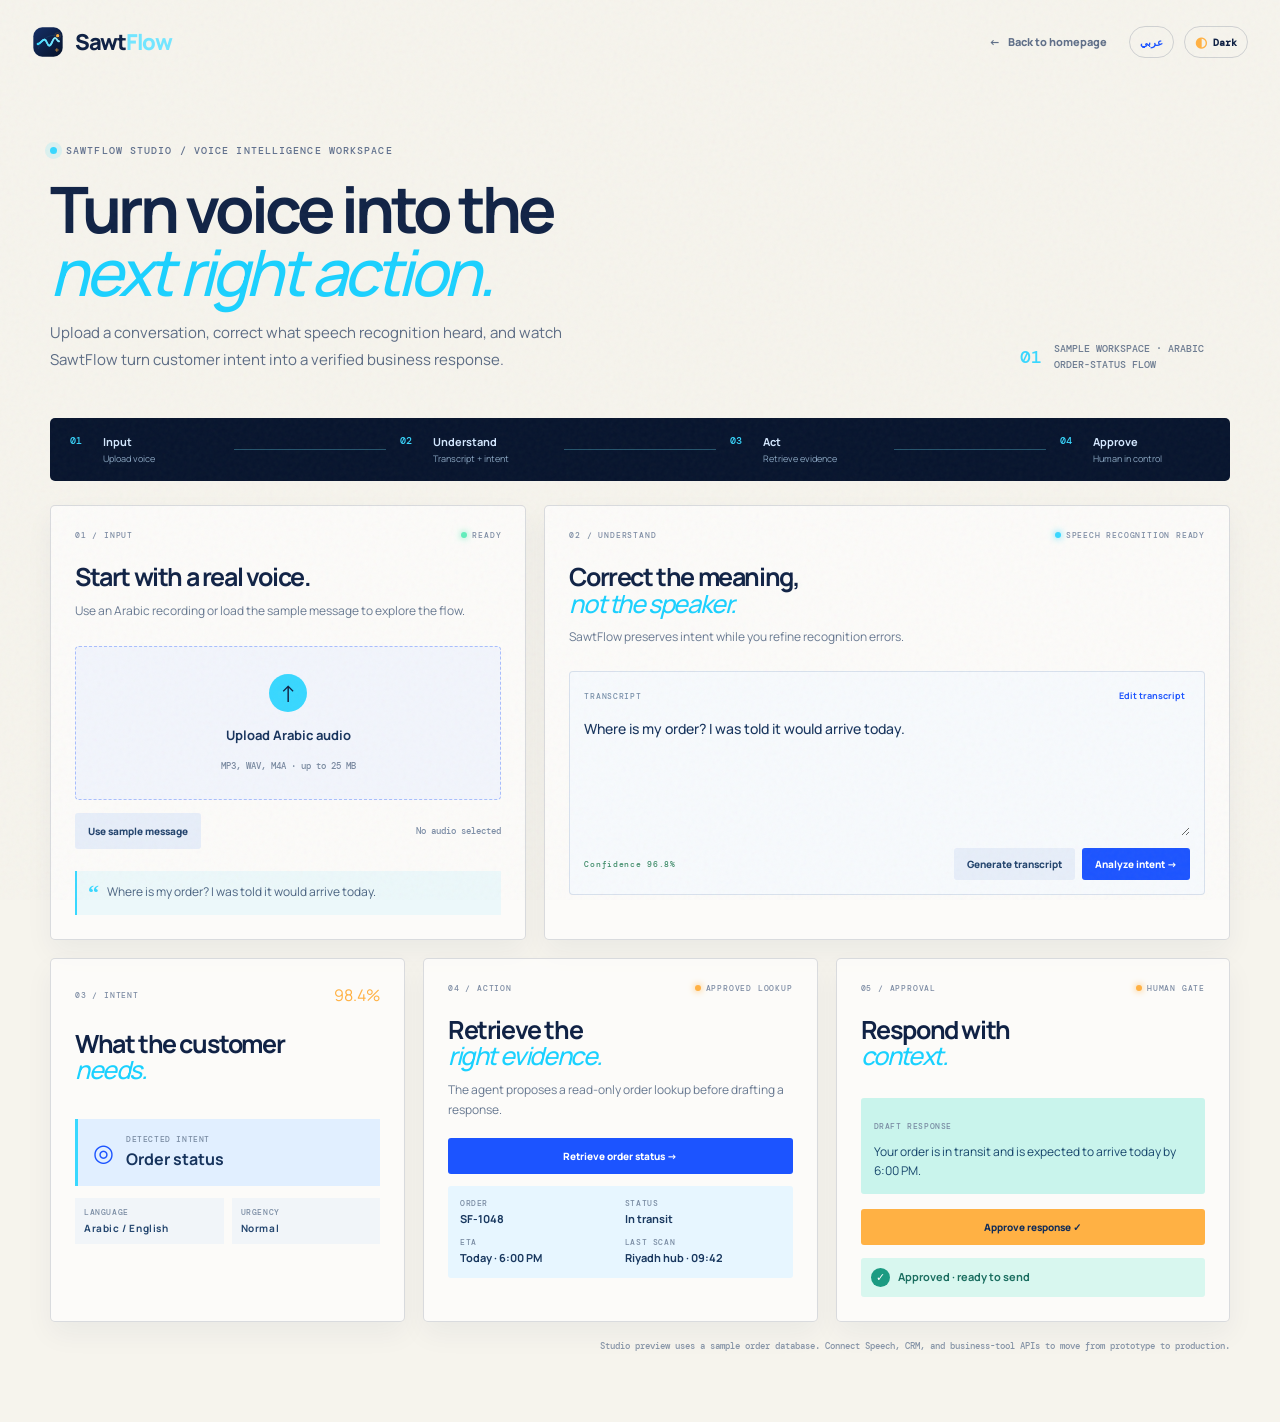
==== commit aea24695: "Add transcript generation to Studio" ====
--- a/site/studio/index.html
+++ b/site/studio/index.html
@@ -63,7 +63,7 @@
           <div class="card-heading"><span class="card-index">02 / UNDERSTAND</span><span class="card-status cyan"><i></i><span data-i18n="speechReady">SPEECH RECOGNITION READY</span></span></div>
           <h2 data-i18n="transcriptTitle">Correct the meaning,<br /><em>not the speaker.</em></h2>
           <p data-i18n="transcriptLead">SawtFlow preserves intent while you refine recognition errors.</p>
-          <div class="transcript-editor"><div class="editor-toolbar"><span data-i18n="transcriptLabel">TRANSCRIPT</span><button id="studio-edit" type="button" data-i18n="edit">Edit transcript</button></div><textarea id="studio-transcript" rows="5" readonly>Where is my order? I was told it would arrive today.</textarea><div class="editor-footer"><span id="studio-confidence" data-i18n="confidence">Confidence 96.8%</span><button id="studio-analyze" class="studio-button primary" type="button" data-i18n="analyze">Analyze intent →</button></div></div>
+          <div class="transcript-editor"><div class="editor-toolbar"><span data-i18n="transcriptLabel">TRANSCRIPT</span><button id="studio-edit" type="button" data-i18n="edit">Edit transcript</button></div><textarea id="studio-transcript" rows="5" readonly>Where is my order? I was told it would arrive today.</textarea><div class="editor-footer"><span id="studio-confidence" data-i18n="confidence">Confidence 96.8%</span><div class="editor-actions"><button id="studio-generate" class="studio-button secondary" type="button" data-i18n="generate">Generate transcript</button><button id="studio-analyze" class="studio-button primary" type="button" data-i18n="analyze">Analyze intent →</button></div></div></div>
         </div>
       </section>
 
--- a/site/studio/studio.css
+++ b/site/studio/studio.css
@@ -17,3 +17,6 @@
 html[data-theme="dark"] { --studio-surface: rgba(16,39,76,.72); --studio-line: rgba(159,201,255,.18); } html[data-theme="dark"] .studio-lead, html[data-theme="dark"] .studio-card > p, html[data-theme="dark"] .back-link, html[data-theme="dark"] .source-duration { color: #adbed6; } html[data-theme="dark"] .dropzone { background: rgba(20,48,91,.7); border-color: rgba(104,227,255,.4); } html[data-theme="dark"] .dropzone strong { color: #e3f2ff; } html[data-theme="dark"] .transcript-editor { background: rgba(238,246,255,.08); } html[data-theme="dark"] .transcript-editor textarea { color: #eef7ff; } html[data-theme="dark"] .studio-button.secondary { color: #d4e8ff; background: rgba(132,191,239,.15); } html[data-theme="dark"] .sample-quote { color: #b9cae0; } html[data-theme="dark"] .intent-result, html[data-theme="dark"] .detail-tags span { color: #d6e9ff; background: rgba(57,116,196,.22); } html[data-theme="dark"] .detail-tags b, html[data-theme="dark"] .intent-result strong { color: #e7f3ff; } html[data-theme="dark"] .studio-evidence { color: #163b65; }
 @media (max-width: 920px) { .studio-hero { display: grid; gap: 25px; }.studio-hero-note { max-width: none; }.studio-grid, .studio-output-grid { grid-template-columns: 1fr; }.studio-progress { overflow-x: auto; }.progress-step { min-width: 140px; }.progress-line { min-width: 28px; }.studio-header-right .back-link { display: none; } }
 @media (max-width: 600px) { .studio-header { width: calc(100% - 32px); min-height: 72px; }.studio-header-right { gap: 6px; }.studio-shell { width: calc(100% - 32px); padding-top: 32px; }.studio-hero h1 { font-size: 46px; letter-spacing: -3px; }.studio-card { padding: 19px; }.studio-progress { margin-left: -8px; margin-right: -8px; }.studio-disclaimer { text-align: left; line-height: 1.6; } }
+
+.editor-actions { display: flex; align-items: center; gap: 7px; }
+@media (max-width: 600px) { .editor-footer { align-items: flex-start; flex-direction: column; } .editor-actions { width: 100%; } .editor-actions .studio-button { flex: 1; } }
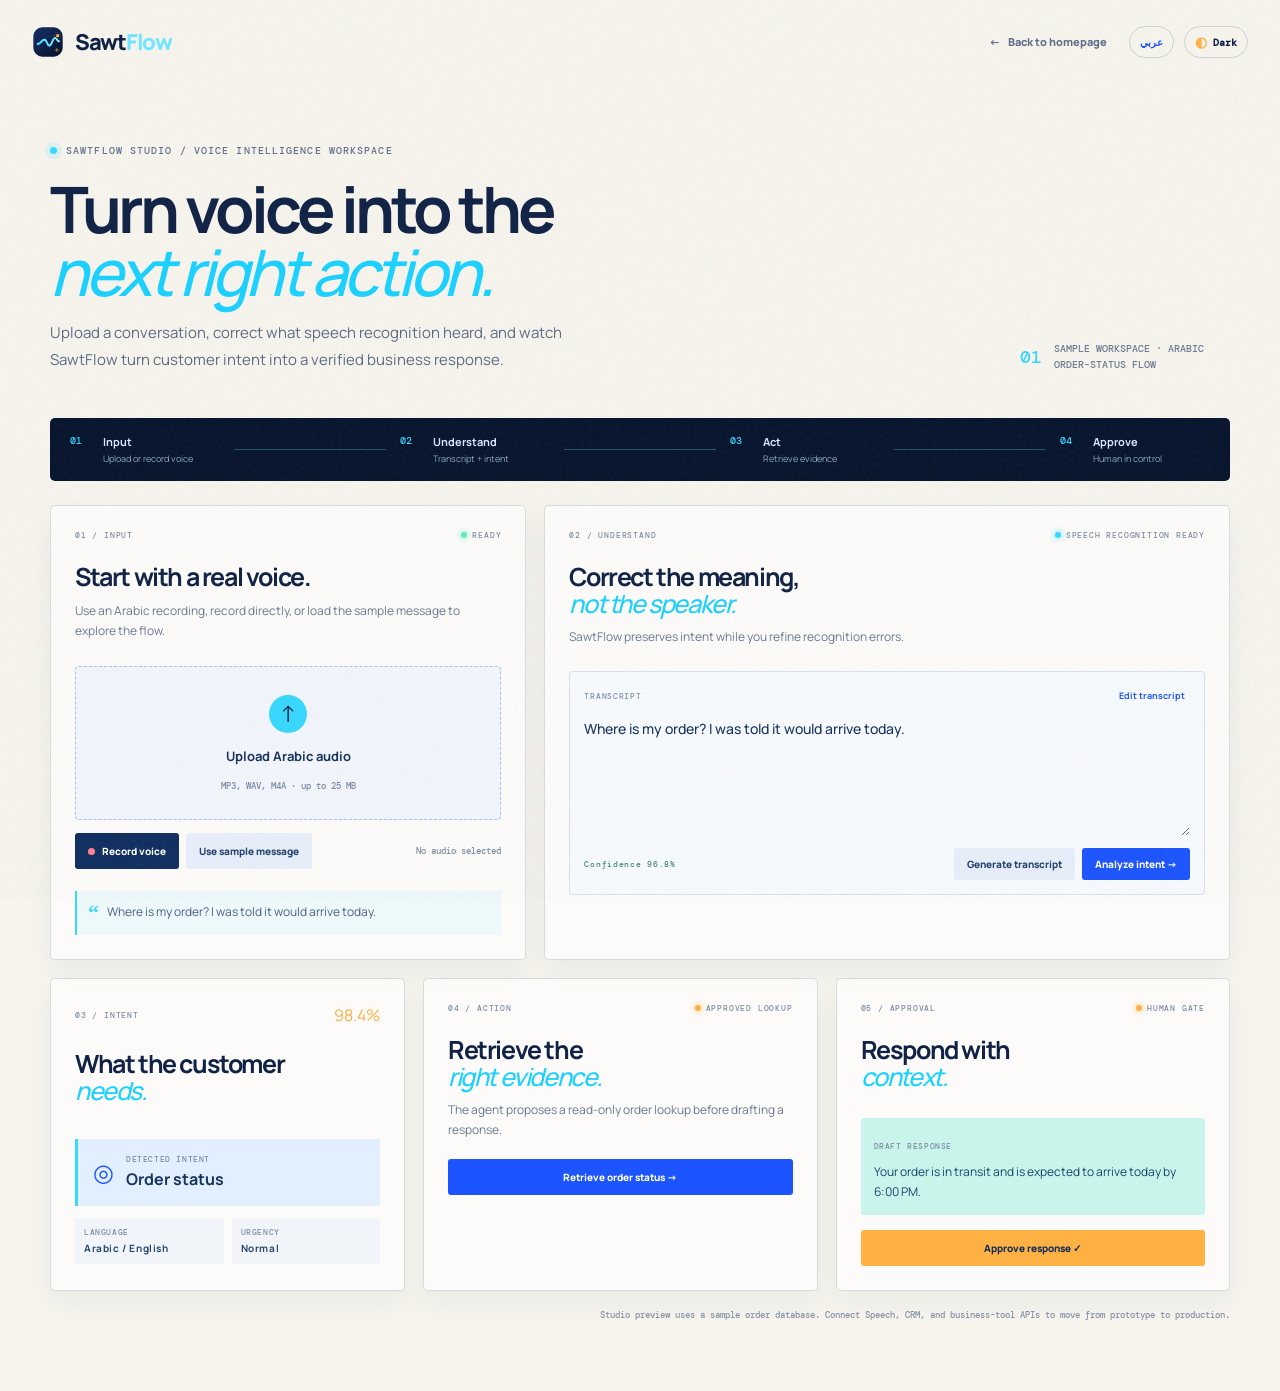
==== commit 0f2eac4f: "Add browser voice recording to Studio" ====
--- a/site/studio/index.html
+++ b/site/studio/index.html
@@ -55,7 +55,8 @@
             <strong data-i18n="upload">Upload Arabic audio</strong>
             <small id="file-name" data-i18n="fileHint">MP3, WAV, M4A · up to 25 MB</small>
           </label>
-          <div class="source-actions"><button id="studio-sample" class="studio-button secondary" type="button" data-i18n="sample">Use sample message</button><span class="source-duration" id="audio-status" data-i18n="audioReady">No audio selected</span></div>
+          <div class="source-actions"><div class="source-buttons"><button id="studio-record" class="studio-button record" type="button"><span class="record-dot" aria-hidden="true"></span><span id="record-label" data-i18n="record">Record voice</span></button><button id="studio-sample" class="studio-button secondary" type="button" data-i18n="sample">Use sample message</button></div><span class="source-duration" id="audio-status" data-i18n="audioReady">No audio selected</span></div>
+          <audio id="recorded-audio" class="recorded-audio" controls hidden></audio>
           <div class="sample-quote"><span class="quote-mark">“</span><p id="sample-quote-text">Where is my order? I was told it would arrive today.</p></div>
         </div>
 
--- a/site/studio/studio.css
+++ b/site/studio/studio.css
@@ -20,3 +20,9 @@
 
 .editor-actions { display: flex; align-items: center; gap: 7px; }
 @media (max-width: 600px) { .editor-footer { align-items: flex-start; flex-direction: column; } .editor-actions { width: 100%; } .editor-actions .studio-button { flex: 1; } }
+
+.source-buttons { display: flex; align-items: center; gap: 7px; flex-wrap: wrap; }.studio-button.record { color: #fff; background: #102e60; }.studio-button.record:hover { background: #173c79; }.studio-button.recording { color: #fff; background: #c74358; animation: record-pulse 1.4s ease-in-out infinite; }.record-dot { width: 7px; height: 7px; border-radius: 50%; background: #ff8290; }.recording .record-dot { background: #fff; box-shadow: 0 0 0 4px rgba(255,255,255,.18); }.recorded-audio { display: block; width: 100%; height: 34px; margin-top: 12px; }.recorded-audio::-webkit-media-controls-panel { background: #e7f6ff; }
+@keyframes record-pulse { 50% { box-shadow: 0 0 0 5px rgba(199,67,88,.18); } }
+@media (max-width: 600px) { .source-buttons { width: 100%; }.source-buttons .studio-button { flex: 1; }.source-actions { align-items: flex-start; flex-direction: column; } }
+
+[hidden] { display: none !important; }
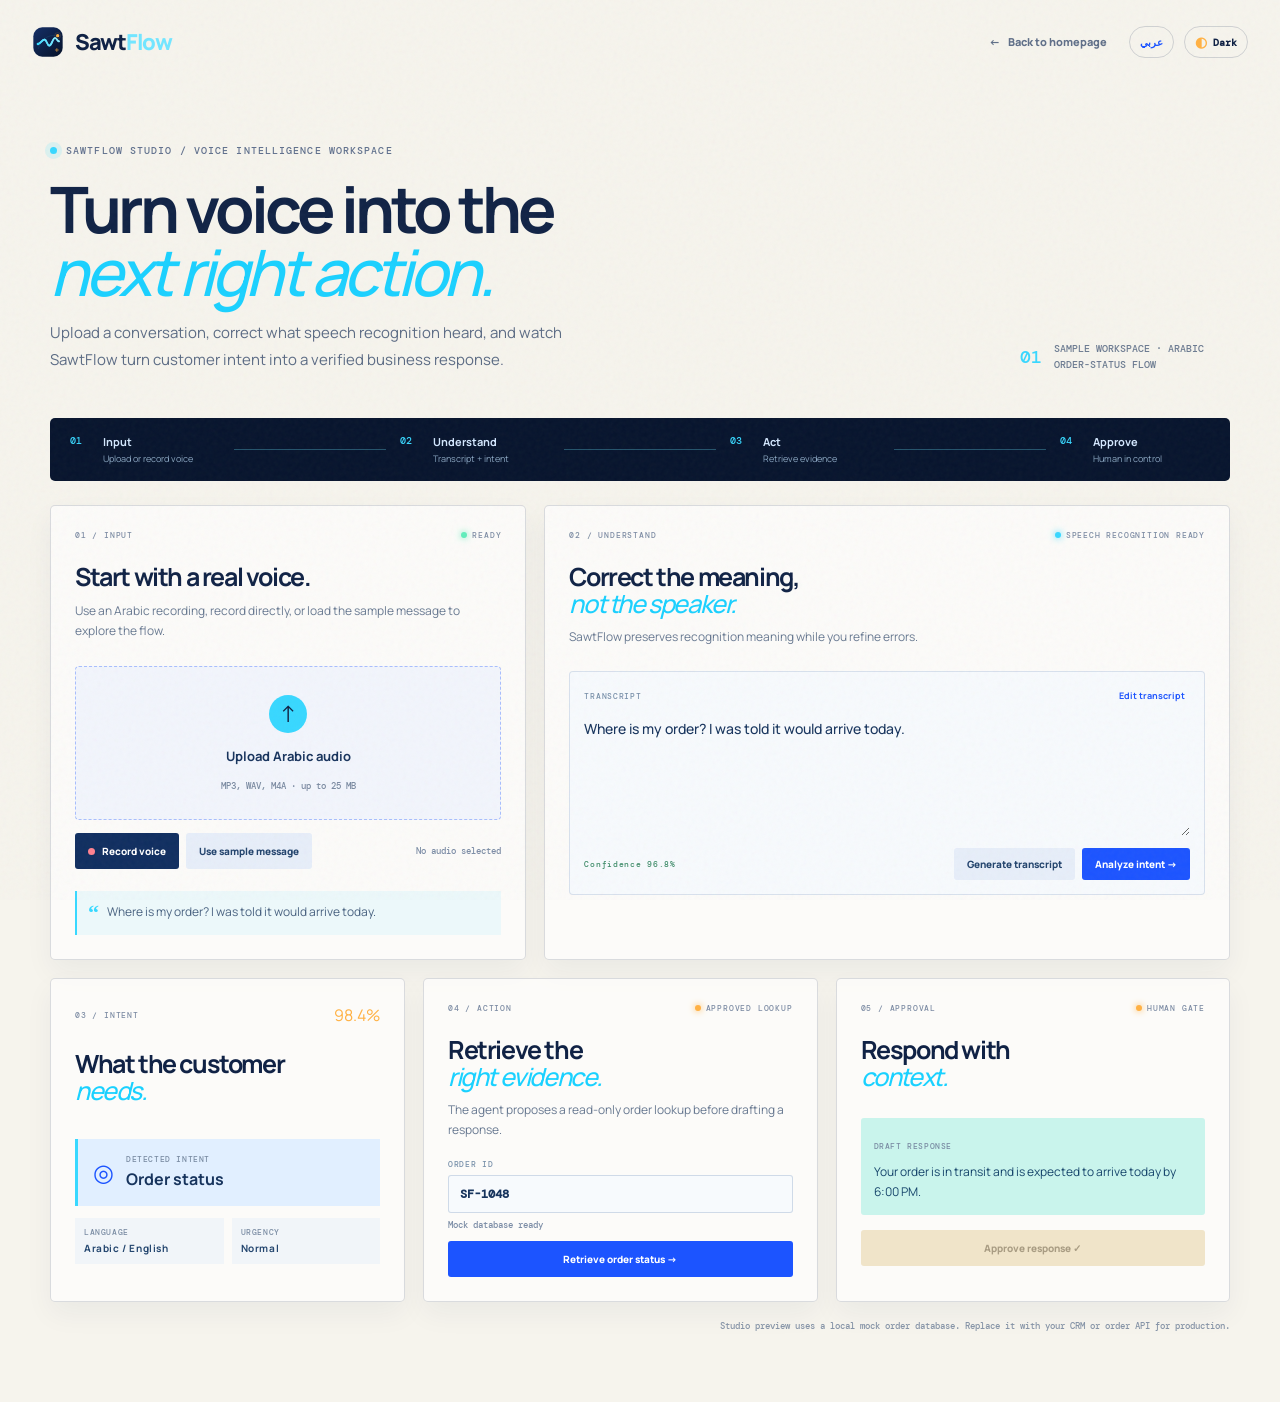
==== commit 51494d44: "Connect Studio action step to mock order database" ====
--- a/site/studio/index.html
+++ b/site/studio/index.html
@@ -79,14 +79,15 @@
           <div class="card-heading"><span class="card-index">04 / ACTION</span><span class="card-status amber"><i></i><span data-i18n="approvedLookup">APPROVED LOOKUP</span></span></div>
           <h2 data-i18n="actionTitle">Retrieve the<br /><em>right evidence.</em></h2>
           <p data-i18n="actionLead">The agent proposes a read-only order lookup before drafting a response.</p>
+          <label class="order-lookup"><span data-i18n="orderIdLabel">ORDER ID</span><input id="studio-order-id" value="SF-1048" autocomplete="off" spellcheck="false" /><small id="lookup-status" aria-live="polite" data-i18n="lookupReady">Mock database ready</small></label>
           <button id="studio-retrieve" class="studio-button primary wide" type="button" data-i18n="retrieve">Retrieve order status →</button>
-          <div id="studio-evidence" class="studio-evidence" hidden><div><span>ORDER</span><strong>SF-1048</strong></div><div><span>STATUS</span><strong>In transit</strong></div><div><span>ETA</span><strong>Today · 6:00 PM</strong></div><div><span>LAST SCAN</span><strong>Riyadh hub · 09:42</strong></div></div>
+          <div id="studio-evidence" class="studio-evidence" hidden><div><span>ORDER</span><strong id="evidence-order">SF-1048</strong></div><div><span>STATUS</span><strong id="evidence-status">In transit</strong></div><div><span>ETA</span><strong id="evidence-eta">Today · 6:00 PM</strong></div><div><span>LAST SCAN</span><strong id="evidence-scan">Riyadh hub · 09:42</strong></div></div>
         </div>
         <div class="studio-card output-card approval-card">
           <div class="card-heading"><span class="card-index">05 / APPROVAL</span><span class="card-status amber"><i></i><span data-i18n="humanGate">HUMAN GATE</span></span></div>
           <h2 data-i18n="responseTitle">Respond with<br /><em>context.</em></h2>
           <div class="draft-box"><span data-i18n="draftLabel">DRAFT RESPONSE</span><p id="studio-response">Your order is in transit and is expected to arrive today by 6:00 PM.</p></div>
-          <button id="studio-approve" class="studio-button approve wide" type="button" data-i18n="approve">Approve response ✓</button>
+          <button id="studio-approve" class="studio-button approve wide" type="button" data-i18n="approve" disabled>Approve response ✓</button>
           <div id="studio-approved" class="approved-state" hidden><span>✓</span><strong data-i18n="approved">Approved · ready to send</strong></div>
         </div>
       </section>
--- a/site/studio/studio.css
+++ b/site/studio/studio.css
@@ -26,3 +26,7 @@
 @media (max-width: 600px) { .source-buttons { width: 100%; }.source-buttons .studio-button { flex: 1; }.source-actions { align-items: flex-start; flex-direction: column; } }
 
 [hidden] { display: none !important; }
+
+.order-lookup { display: grid; gap: 6px; margin: 18px 0 10px; }.order-lookup > span { color: #7890aa; font: 500 8px var(--mono); letter-spacing: .7px; }.order-lookup input { width: 100%; box-sizing: border-box; padding: 10px 11px; border: 1px solid rgba(85,126,168,.25); border-radius: 3px; outline: none; color: #17345d; background: rgba(245,249,255,.7); font: 700 12px var(--mono); text-transform: uppercase; }.order-lookup input:focus { border-color: var(--cyan); box-shadow: 0 0 0 3px rgba(26,209,255,.12); }.order-lookup small { color: #7c8da6; font: 500 9px var(--mono); }.studio-button:disabled { opacity: .65; cursor: wait; transform: none; box-shadow: none; }
+html[data-theme="dark"] .order-lookup input { color: #eef7ff; background: rgba(20,48,91,.7); border-color: rgba(104,227,255,.35); }
+.studio-button.approve:disabled { color: #7d6a45; background: #ead9b0; }
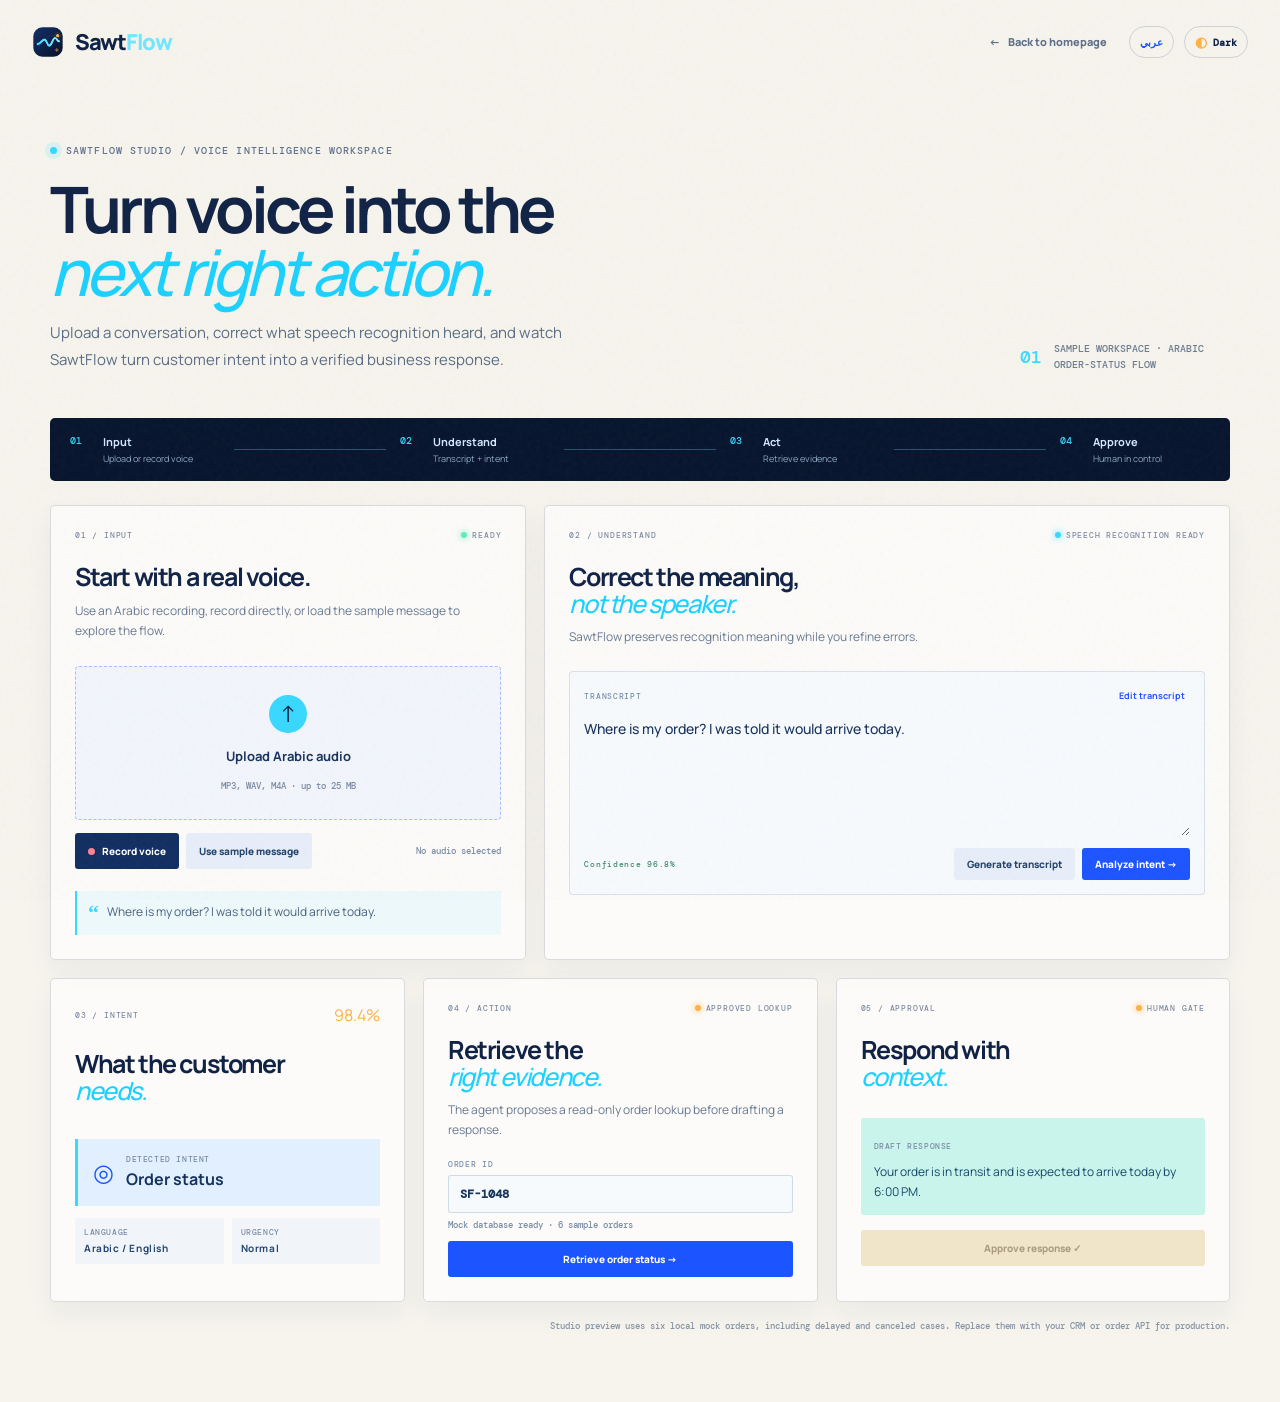
==== commit 0f6f646e: "Add delayed and canceled mock order cases" ====
--- a/site/studio/index.html
+++ b/site/studio/index.html
@@ -91,7 +91,7 @@
           <div id="studio-approved" class="approved-state" hidden><span>✓</span><strong data-i18n="approved">Approved · ready to send</strong></div>
         </div>
       </section>
-      <p class="studio-disclaimer" data-i18n="disclaimer">Studio preview uses a sample order database. Connect Speech, CRM, and business-tool APIs to move from prototype to production.</p>
+      <p class="studio-disclaimer" data-i18n="disclaimer">Studio preview uses six local mock orders, including delayed and canceled cases. Replace them with your CRM or order API for production.</p>
     </main>
     <script src="studio.js"></script>
   </body>
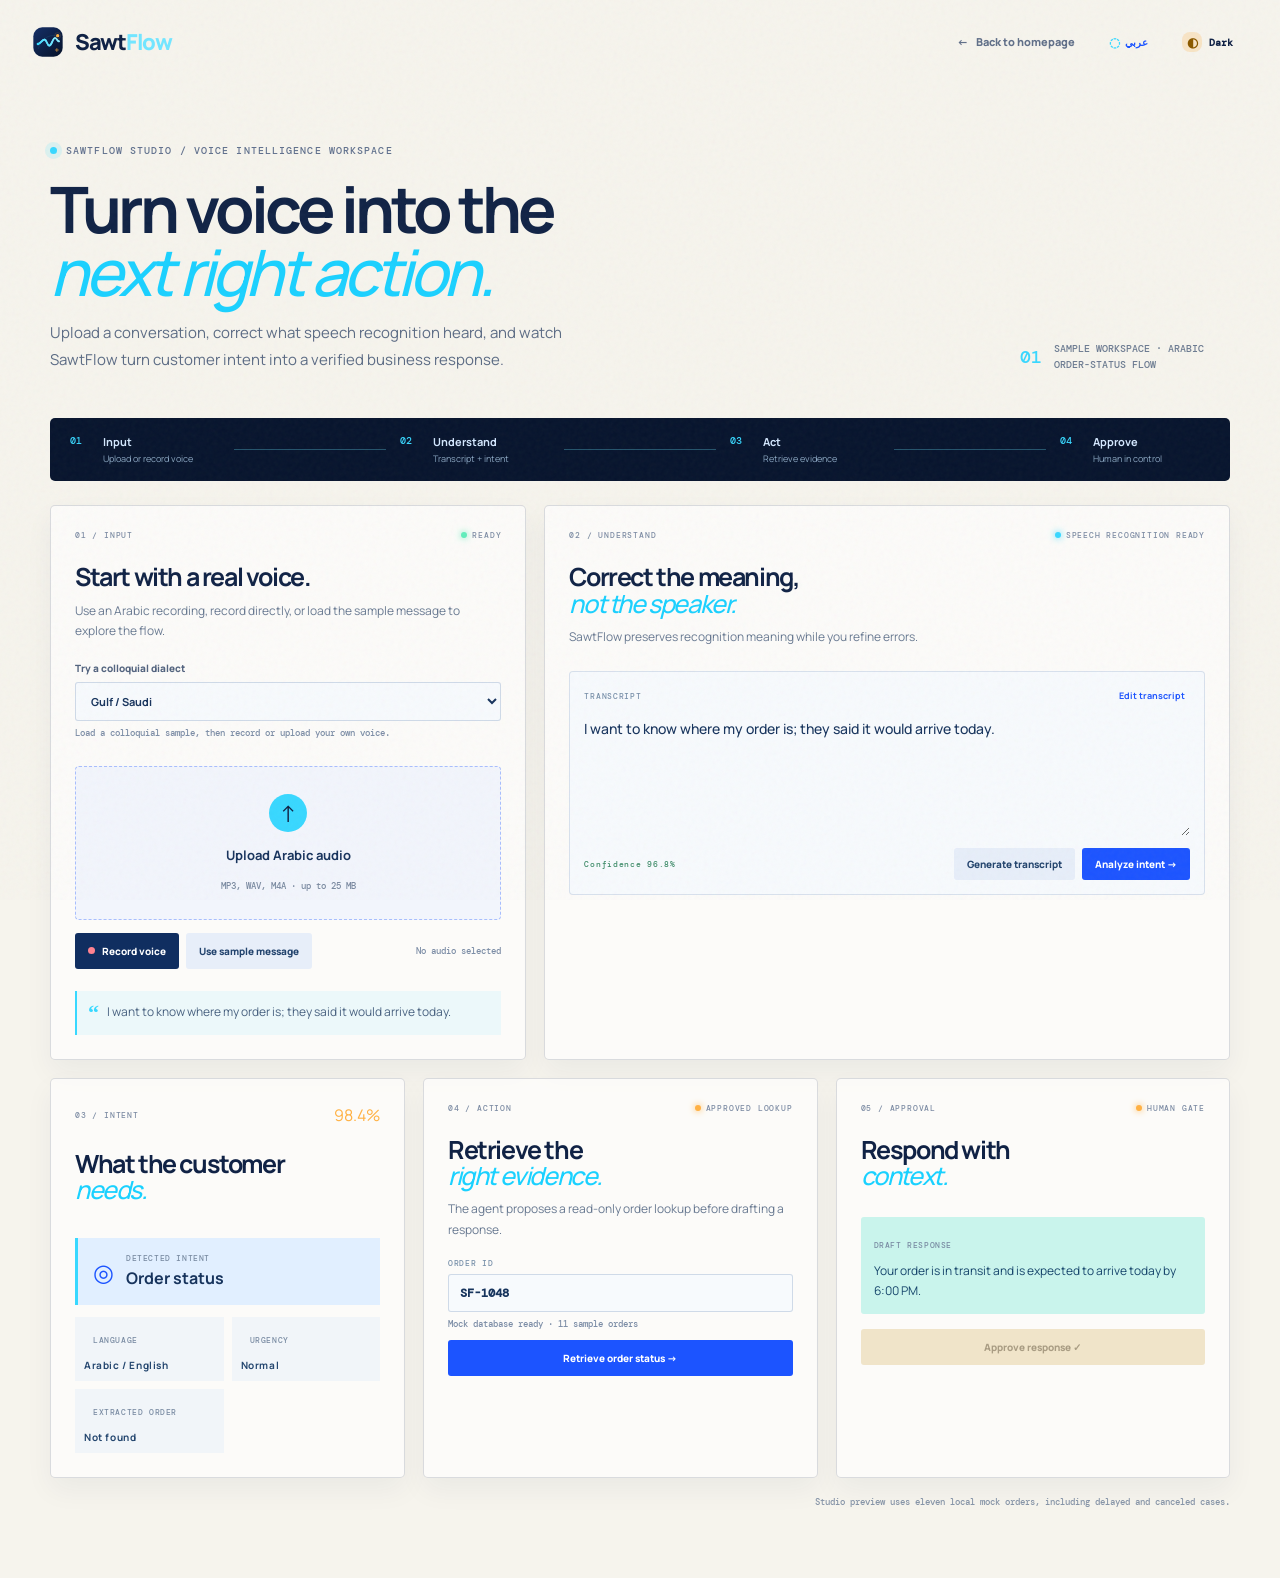
==== commit 8626571f: "Document and containerize SawtFlow" ====
--- a/site/studio/index.html
+++ b/site/studio/index.html
@@ -49,6 +49,16 @@
           <div class="card-heading"><span class="card-index">01 / INPUT</span><span class="card-status"><i></i><span data-i18n="ready">READY</span></span></div>
           <h2 data-i18n="sourceTitle">Start with a real voice.</h2>
           <p data-i18n="sourceLead">Use an Arabic recording or load the sample message to explore the flow.</p>
+          <div class="dialect-picker">
+            <label for="dialect-select" data-i18n="dialectLabel">Try a colloquial dialect</label>
+            <select id="dialect-select" aria-describedby="dialect-help">
+              <option value="gulf" data-en="Gulf / Saudi" data-ar="خليجي / سعودي">Gulf / Saudi</option>
+              <option value="egyptian" data-en="Egyptian" data-ar="مصري">Egyptian</option>
+              <option value="levantine" data-en="Levantine" data-ar="شامي">Levantine</option>
+              <option value="maghrebi" data-en="Maghrebi" data-ar="مغاربي">Maghrebi</option>
+            </select>
+            <small id="dialect-help" data-i18n="dialectHelp">Load a colloquial sample, then record or upload your own voice.</small>
+          </div>
           <label class="dropzone" id="dropzone">
             <input id="studio-audio" type="file" accept="audio/*" />
             <span class="drop-icon" aria-hidden="true">↑</span>
@@ -56,7 +66,12 @@
             <small id="file-name" data-i18n="fileHint">MP3, WAV, M4A · up to 25 MB</small>
           </label>
           <div class="source-actions"><div class="source-buttons"><button id="studio-record" class="studio-button record" type="button"><span class="record-dot" aria-hidden="true"></span><span id="record-label" data-i18n="record">Record voice</span></button><button id="studio-sample" class="studio-button secondary" type="button" data-i18n="sample">Use sample message</button></div><span class="source-duration" id="audio-status" data-i18n="audioReady">No audio selected</span></div>
-          <audio id="recorded-audio" class="recorded-audio" controls hidden></audio>
+          <div id="audio-preview" class="audio-preview" hidden>
+            <div class="audio-preview-heading"><strong data-i18n="audioPreviewTitle">Preview before sending</strong><span id="audio-preview-state" data-i18n="audioPreviewReady">Ready to play</span></div>
+            <p data-i18n="audioPreviewLead">Listen to the uploaded recording before generating the transcript.</p>
+            <audio id="uploaded-audio" class="recorded-audio" controls preload="metadata" aria-label="Uploaded audio preview"></audio>
+            <audio id="recorded-audio" class="recorded-audio" controls preload="metadata" aria-label="Recorded audio preview" hidden></audio>
+          </div>
           <div class="sample-quote"><span class="quote-mark">“</span><p id="sample-quote-text">Where is my order? I was told it would arrive today.</p></div>
         </div>
 
@@ -73,13 +88,13 @@
           <div class="card-heading"><span class="card-index">03 / INTENT</span><span class="intent-score">98.4%</span></div>
           <h2 data-i18n="intentTitle">What the customer<br /><em>needs.</em></h2>
           <div class="intent-result"><span class="result-icon">◎</span><div><small data-i18n="detected">DETECTED INTENT</small><strong id="intent-value" data-i18n="orderStatus">Order status</strong></div></div>
-          <div class="detail-tags"><span>LANGUAGE <b id="language-value">Arabic / English</b></span><span>URGENCY <b id="urgency-value">Normal</b></span></div>
+          <div class="detail-tags"><span><span data-i18n="languageLabel">LANGUAGE</span> <b id="language-value">Arabic / English</b></span><span><span data-i18n="urgencyLabel">URGENCY</span> <b id="urgency-value">Normal</b></span><span class="extracted-order"><span data-i18n="extractedOrderLabel">EXTRACTED ORDER</span> <b id="extracted-order-value">SF-1048</b></span></div>
         </div>
         <div class="studio-card output-card evidence-card">
           <div class="card-heading"><span class="card-index">04 / ACTION</span><span class="card-status amber"><i></i><span data-i18n="approvedLookup">APPROVED LOOKUP</span></span></div>
           <h2 data-i18n="actionTitle">Retrieve the<br /><em>right evidence.</em></h2>
-          <p data-i18n="actionLead">The agent proposes a read-only order lookup before drafting a response.</p>
-          <label class="order-lookup"><span data-i18n="orderIdLabel">ORDER ID</span><input id="studio-order-id" value="SF-1048" autocomplete="off" spellcheck="false" /><small id="lookup-status" aria-live="polite" data-i18n="lookupReady">Mock database ready</small></label>
+          <p id="action-lead" data-i18n="actionLead">The agent proposes a read-only order lookup before drafting a response.</p>
+          <label class="order-lookup"><span id="order-id-label" data-i18n="orderIdLabel">ORDER ID</span><input id="studio-order-id" value="SF-1048" autocomplete="off" spellcheck="false" /><small id="lookup-status" aria-live="polite" data-i18n="lookupReady">Mock database ready</small></label>
           <button id="studio-retrieve" class="studio-button primary wide" type="button" data-i18n="retrieve">Retrieve order status →</button>
           <div id="studio-evidence" class="studio-evidence" hidden><div><span>ORDER</span><strong id="evidence-order">SF-1048</strong></div><div><span>STATUS</span><strong id="evidence-status">In transit</strong></div><div><span>ETA</span><strong id="evidence-eta">Today · 6:00 PM</strong></div><div><span>LAST SCAN</span><strong id="evidence-scan">Riyadh hub · 09:42</strong></div></div>
         </div>
--- a/site/styles.css
+++ b/site/styles.css
@@ -44,12 +44,20 @@
 .nav-cta { border: 1px solid rgba(15, 35, 75, .16); border-radius: 999px; padding: 10px 16px; font-size: 12px; font-weight: 800; transition: all .2s ease; }
 .nav-cta:hover { color: white; background: var(--ink); border-color: var(--ink); }
 .nav-cta span { color: var(--blue); padding-left: 5px; }.nav-cta:hover span { color: var(--cyan); }
-.header-tools { display: flex; align-items: center; gap: 7px; }
-.language-toggle, .theme-toggle { min-height: 32px; border: 1px solid rgba(15, 35, 75, .16); border-radius: 999px; color: var(--ink); background: transparent; font: 700 10px var(--mono); transition: background .2s ease, color .2s ease, border-color .2s ease; }
-.language-toggle { min-width: 45px; padding: 0 10px; color: var(--blue); }
-.theme-toggle { display: inline-flex; align-items: center; gap: 6px; padding: 0 10px; }
-.theme-symbol { color: var(--warm); font-size: 14px; line-height: 1; }
-.language-toggle:hover, .theme-toggle:hover { color: white; background: var(--ink); border-color: var(--ink); }
+.header-tools { display: flex; align-items: center; gap: 6px; padding: 4px; border: 1px solid rgba(15, 35, 75, .1); border-radius: 16px; background: rgba(255,255,255,.34); box-shadow: 0 8px 24px rgba(18,31,59,.06); backdrop-filter: blur(12px); }
+.language-toggle, .theme-toggle { min-height: 36px; border: 1px solid transparent; border-radius: 12px; color: var(--ink); background: transparent; font: 700 10px var(--mono); transition: transform .22s ease, background .22s ease, color .22s ease, border-color .22s ease, box-shadow .22s ease; }
+.language-toggle { min-width: 54px; padding: 0 11px; color: var(--blue); }
+.language-toggle::before { content: '◌'; display: inline-block; margin-right: 5px; color: var(--cyan); font-size: 13px; vertical-align: -1px; transition: transform .3s ease; }
+.theme-toggle { display: inline-flex; align-items: center; gap: 7px; min-width: 78px; padding: 0 11px; }
+.theme-symbol { display: grid; place-items: center; width: 20px; height: 20px; border-radius: 8px; color: #8b5a00; background: rgba(255,177,68,.23); font-size: 13px; line-height: 1; transition: transform .35s ease, background .22s ease, color .22s ease; }
+.language-toggle:hover, .theme-toggle:hover { color: white; background: linear-gradient(135deg, var(--ink), #1c54a8); border-color: rgba(56,216,255,.45); box-shadow: 0 7px 16px rgba(16,34,69,.18); transform: translateY(-1px); }
+.language-toggle:hover::before { transform: rotate(25deg) scale(1.12); color: var(--warm); }
+.theme-toggle:hover .theme-symbol { color: white; background: rgba(56,216,255,.22); transform: rotate(18deg); }
+.language-toggle:focus-visible, .theme-toggle:focus-visible { outline: 3px solid rgba(56,216,255,.38); outline-offset: 2px; }
+.language-toggle:active, .theme-toggle:active { transform: translateY(0) scale(.97); }
+html[data-theme="dark"] .header-tools { border-color: rgba(159,201,255,.2); background: rgba(13,34,70,.72); box-shadow: 0 8px 28px rgba(0,0,0,.2); }
+html[data-theme="dark"] .language-toggle { color: #8eeaff; }
+html[data-theme="dark"] .theme-symbol { color: #ffe0a3; background: rgba(255,177,68,.18); }
 .menu-toggle, .mobile-menu { display: none; }
 
 .hero { min-height: 655px; display: grid; grid-template-columns: .96fr 1.04fr; align-items: center; gap: 28px; padding: 46px 0 78px; }
@@ -81,42 +89,3 @@
 
 @media (max-width: 900px) { .site-header, .section-shell { width: min(100% - 40px, 650px); }.desktop-nav, .nav-cta { display: none; }.menu-toggle { display: grid; gap: 5px; border: 0; padding: 8px 0 8px 8px; background: none; }.menu-toggle span { display: block; width: 22px; height: 2px; background: var(--ink); transition: transform .2s ease; }.menu-toggle[aria-expanded="true"] span:first-child { transform: translateY(3.5px) rotate(45deg); }.menu-toggle[aria-expanded="true"] span:last-child { transform: translateY(-3.5px) rotate(-45deg); }.mobile-menu { position: absolute; top: 70px; left: 0; right: 0; padding: 10px; border: 1px solid var(--line); background: rgba(246,244,237,.98); box-shadow: 0 15px 32px rgba(18,31,59,.12); }.mobile-menu.open { display: grid; }.mobile-menu a { padding: 10px; font-size: 13px; font-weight: 700; }.hero { grid-template-columns: 1fr; padding: 35px 0 75px; }.hero-copy { z-index: 3; }.hero h1 { font-size: clamp(49px, 10vw, 66px); }.hero-visual { min-height: 462px; margin-top: -8px; }.split-heading, .section-intro { display: grid; gap: 23px; }.section-intro > p { margin: 0; }.capabilities, .workflow-section { padding: 85px 0; }.capability-rail { margin-top: 38px; grid-template-columns: 1fr; }.capability-card, .capability-card:last-child { min-height: 240px; border-right: 1px solid var(--line); border-bottom: 0; }.capability-card:last-child { border-bottom: 1px solid var(--line); }.capability-card h3 { margin-top: 19px; }.icon-orb, .correction-sample, .entity-cluster { margin-top: 18px; }.flow-map { grid-template-columns: 1fr; gap: 28px; margin: 48px 0 0 14px; }.flow-line { top: 42px; bottom: 42px; left: 27px; right: auto; width: 1px; height: auto; background: linear-gradient(180deg, rgba(56,216,255,.8), rgba(56,216,255,.08)); }.flow-step, .flow-step-two, .flow-step-three, .flow-step-four, .flow-step-five { grid-template-columns: 50px 1fr; gap: 12px 20px; margin-top: 0; }.flow-index { grid-column: 1; }.flow-icon { grid-column: 1; grid-row: 2; }.flow-step > div:last-child { grid-column: 2; grid-row: 1 / span 2; padding-top: 1px; }.flow-step p { max-width: 340px; }.use-cases { grid-template-columns: 1fr; gap: 28px; padding: 85px 0; }.trust-section { padding-bottom: 85px; }.trust-panel { grid-template-columns: 1fr; }.trust-copy, .trust-evidence { padding: 43px 32px; }.demo-section { padding: 83px 0; }.demo-layout { grid-template-columns: 1fr; gap: 42px; }.site-footer { grid-template-columns: 1fr; gap: 13px; padding: 32px 0; }.footer-meta { justify-content: space-between; } }
 @media (max-width: 480px) { .site-header, .section-shell { width: calc(100% - 32px); }.site-header { height: 72px; }.hero { padding-top: 25px; }.hero h1 { font-size: 47px; letter-spacing: -3.6px; }.hero-arabic { font-size: 14px; }.hero-actions { align-items: flex-start; flex-direction: column; gap: 19px; }.hero-proof { gap: 15px; margin-top: 33px; }.hero-proof > div { padding-left: 8px; }.hero-visual { min-height: 401px; }.hero-image-frame { width: 285px; }.visual-orbit { width: 330px; }.orbit-two { width: 255px; }.card-listening { top: 30px; right: -4px; transform: scale(.88) rotate(4deg); transform-origin: right top; }.card-intent { left: -6px; bottom: 50px; transform: scale(.84) rotate(-5deg); transform-origin: left bottom; }.card-verified { right: -9px; bottom: 20px; transform: scale(.83) rotate(3deg); transform-origin: right bottom; }.split-heading h2, .workflow-heading h2, .trust-copy h2, .demo-copy h2 { letter-spacing: -2.3px; }.usecase-item { grid-template-columns: 30px 43px 1fr 18px; gap: 10px; }.usecase-icon { width: 37px; height: 37px; }.usecase-item h3 { font-size: 15px; }.usecase-item p { font-size: 11px; }.trust-copy, .trust-evidence { padding: 36px 23px; }.demo-form { padding: 22px; }.footer-meta { gap: 9px; font-size: 9px; } }
-
-
-/* Interactive agent demo */
-.agent-demo { display: grid; gap: 12px; margin: 30px 0 0; padding: 16px; color: #d9ebff; background: rgba(5, 17, 43, .72); border: 1px solid rgba(111, 205, 255, .24); border-radius: 6px; box-shadow: 0 14px 30px rgba(0, 0, 0, .12); }
-.agent-demo-head, .demo-upload-row, .evidence-heading, .demo-approval { display: flex; align-items: center; justify-content: space-between; gap: 12px; }
-.agent-demo-head .eyebrow { color: #8eb7d8; }
-.demo-status, .demo-kicker, .evidence-heading, .demo-response > span { color: #8eb7d8; font: 500 8px var(--mono); letter-spacing: .8px; }
-.demo-status i { display: inline-block; width: 6px; height: 6px; margin-right: 5px; border-radius: 50%; background: #60edbb; box-shadow: 0 0 8px #60edbb; }
-.demo-upload-row { align-items: stretch; }
-.upload-button, .demo-secondary, .demo-action, .demo-edit { display: inline-flex; align-items: center; justify-content: center; gap: 7px; border: 0; border-radius: 3px; font: 700 10px var(--sans); cursor: pointer; transition: transform .2s ease, background .2s ease; }
-.upload-button { flex: 1; padding: 10px 11px; color: #102245; background: var(--warm); }
-.upload-button:hover, .demo-action:hover { transform: translateY(-1px); background: #ffc46f; }
-.upload-button input { display: none; }
-.upload-icon { font-size: 16px; line-height: 1; }
-.demo-secondary { padding: 0 10px; color: #c5ddf6; background: rgba(132, 191, 239, .12); border: 1px solid rgba(132, 191, 239, .25); }
-.demo-secondary:hover, .demo-edit:hover { background: rgba(132, 191, 239, .22); }
-.demo-transcript { display: grid; gap: 7px; padding: 11px; background: rgba(246, 250, 255, .07); border: 1px solid rgba(165, 212, 247, .16); border-radius: 3px; }
-.demo-kicker { display: flex; justify-content: space-between; }
-.demo-kicker span { color: #60edbb; }
-#demo-transcript-input { width: 100%; min-height: 46px; padding: 0; border: 0; resize: vertical; outline: 0; color: #eff7ff; background: transparent; font: 500 12px/1.6 var(--sans); }
-#demo-transcript-input:not([readonly]) { padding: 6px 7px; background: rgba(255,255,255,.08); border: 1px solid rgba(165, 212, 247, .3); border-radius: 3px; }
-.demo-edit { justify-self: start; padding: 5px 8px; color: #93cfff; background: transparent; font-size: 9px; }
-.demo-intent-grid { display: grid; grid-template-columns: repeat(3, 1fr); gap: 7px; }
-.demo-intent-grid > div { display: grid; gap: 4px; padding: 9px; background: rgba(56, 216, 255, .08); border-left: 2px solid var(--cyan); }
-.demo-intent-grid span, .demo-action-card span, .demo-approval span { color: #8eb7d8; font: 500 7px var(--mono); letter-spacing: .7px; }
-.demo-intent-grid strong { color: #eff7ff; font-size: 10px; }
-.demo-action-card { display: flex; align-items: center; justify-content: space-between; gap: 10px; padding: 10px; background: #102e60; border: 1px solid rgba(111, 205, 255, .2); border-radius: 3px; }
-.demo-action-card div, .demo-approval div { display: grid; gap: 3px; }
-.demo-action-card strong, .demo-approval strong { color: #f4f8ff; font-size: 11px; }
-.demo-action { flex: 0 0 auto; padding: 9px 10px; color: #102245; background: var(--cyan); }
-.demo-evidence { padding: 11px; color: #17345d; background: #e7f6ff; border-radius: 3px; }
-.evidence-heading { color: #477394; }.evidence-heading b { color: #1c54ff; font: 500 8px var(--mono); }
-.evidence-grid { display: grid; grid-template-columns: auto 1fr auto 1fr; gap: 7px 12px; margin-top: 9px; font-size: 9px; }.evidence-grid span { color: #6f8ca6; font: 500 7px var(--mono); }.evidence-grid strong { color: #17345d; font-size: 9px; }
-.demo-approval { padding: 10px; background: rgba(255, 177, 68, .12); border: 1px solid rgba(255, 177, 68, .4); border-radius: 3px; }.demo-approval strong { color: #ffdda5; }
-.demo-response { padding: 11px; color: #12345b; background: #c9f4ec; border-radius: 3px; }.demo-response p { margin: 6px 0 0; font-size: 11px; line-height: 1.6; }.demo-response > span { color: #227a6d; }
-html[dir="rtl"] .agent-demo, html[dir="rtl"] .demo-intent-grid, html[dir="rtl"] .evidence-grid { direction: rtl; }
-html[dir="rtl"] .upload-icon { transform: rotate(180deg); }
-html[data-theme="dark"] .demo-response { background: #b8f0e5; }
-@media (max-width: 600px) { .demo-upload-row, .demo-action-card, .demo-approval { align-items: stretch; flex-direction: column; }.demo-secondary, .demo-action { min-height: 34px; }.demo-intent-grid { grid-template-columns: 1fr; }.evidence-grid { grid-template-columns: auto 1fr; } }
--- a/site/studio/studio.css
+++ b/site/studio/studio.css
@@ -22,6 +22,8 @@
 @media (max-width: 600px) { .editor-footer { align-items: flex-start; flex-direction: column; } .editor-actions { width: 100%; } .editor-actions .studio-button { flex: 1; } }
 
 .source-buttons { display: flex; align-items: center; gap: 7px; flex-wrap: wrap; }.studio-button.record { color: #fff; background: #102e60; }.studio-button.record:hover { background: #173c79; }.studio-button.recording { color: #fff; background: #c74358; animation: record-pulse 1.4s ease-in-out infinite; }.record-dot { width: 7px; height: 7px; border-radius: 50%; background: #ff8290; }.recording .record-dot { background: #fff; box-shadow: 0 0 0 4px rgba(255,255,255,.18); }.recorded-audio { display: block; width: 100%; height: 34px; margin-top: 12px; }.recorded-audio::-webkit-media-controls-panel { background: #e7f6ff; }
+.audio-preview { margin-top: 14px; padding: 13px; border: 1px solid rgba(26,209,255,.28); border-radius: 4px; background: rgba(232,247,255,.72); }.audio-preview-heading { display: flex; align-items: center; justify-content: space-between; gap: 10px; color: #17345d; }.audio-preview-heading strong { font-size: 11px; }.audio-preview-heading span { color: #32806e; font: 500 8px var(--mono); text-transform: uppercase; }.audio-preview > p { margin: 6px 0 0; color: #687991; font-size: 10px; line-height: 1.5; }.audio-preview .recorded-audio { margin-top: 10px; }
+.dialect-picker { display: grid; gap: 6px; margin-top: 20px; }.dialect-picker label { color: #52637e; font-size: 10px; font-weight: 800; }.dialect-picker select { width: 100%; padding: 10px 11px; border: 1px solid rgba(85,126,168,.25); border-radius: 3px; outline: none; color: #17345d; background: rgba(245,249,255,.7); font: 700 11px var(--sans); }.dialect-picker select:focus { border-color: var(--cyan); box-shadow: 0 0 0 3px rgba(26,209,255,.12); }.dialect-picker small { color: #7c8da6; font: 500 9px/1.5 var(--mono); }
 @keyframes record-pulse { 50% { box-shadow: 0 0 0 5px rgba(199,67,88,.18); } }
 @media (max-width: 600px) { .source-buttons { width: 100%; }.source-buttons .studio-button { flex: 1; }.source-actions { align-items: flex-start; flex-direction: column; } }
 
@@ -29,4 +31,6 @@
 
 .order-lookup { display: grid; gap: 6px; margin: 18px 0 10px; }.order-lookup > span { color: #7890aa; font: 500 8px var(--mono); letter-spacing: .7px; }.order-lookup input { width: 100%; box-sizing: border-box; padding: 10px 11px; border: 1px solid rgba(85,126,168,.25); border-radius: 3px; outline: none; color: #17345d; background: rgba(245,249,255,.7); font: 700 12px var(--mono); text-transform: uppercase; }.order-lookup input:focus { border-color: var(--cyan); box-shadow: 0 0 0 3px rgba(26,209,255,.12); }.order-lookup small { color: #7c8da6; font: 500 9px var(--mono); }.studio-button:disabled { opacity: .65; cursor: wait; transform: none; box-shadow: none; }
 html[data-theme="dark"] .order-lookup input { color: #eef7ff; background: rgba(20,48,91,.7); border-color: rgba(104,227,255,.35); }
+html[data-theme="dark"] .dialect-picker label { color: #d4e8ff; } html[data-theme="dark"] .dialect-picker select { color: #eef7ff; background: rgba(20,48,91,.7); border-color: rgba(104,227,255,.35); } html[data-theme="dark"] .dialect-picker small { color: #b9cae0; }
+html[data-theme="dark"] .audio-preview { background: rgba(20,48,91,.68); border-color: rgba(104,227,255,.35); } html[data-theme="dark"] .audio-preview-heading { color: #e7f3ff; } html[data-theme="dark"] .audio-preview > p { color: #b9cae0; }
 .studio-button.approve:disabled { color: #7d6a45; background: #ead9b0; }
